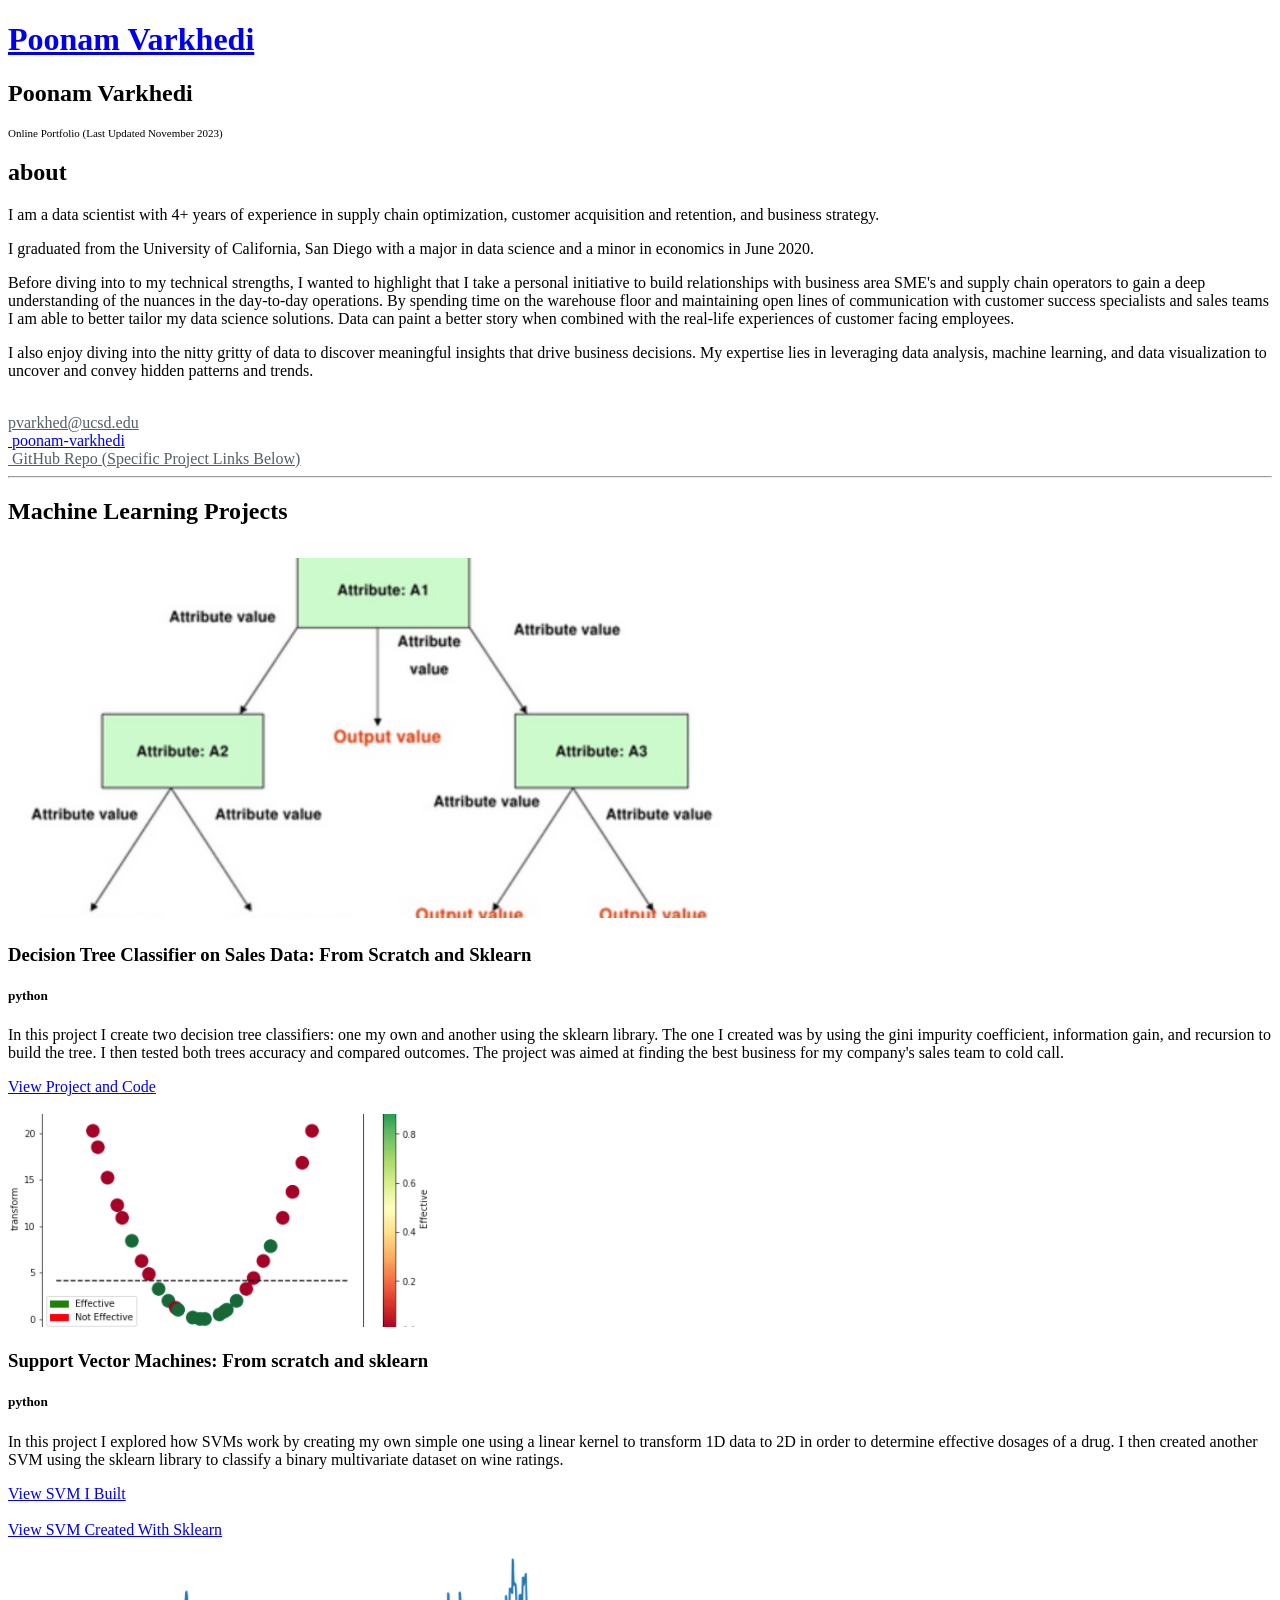
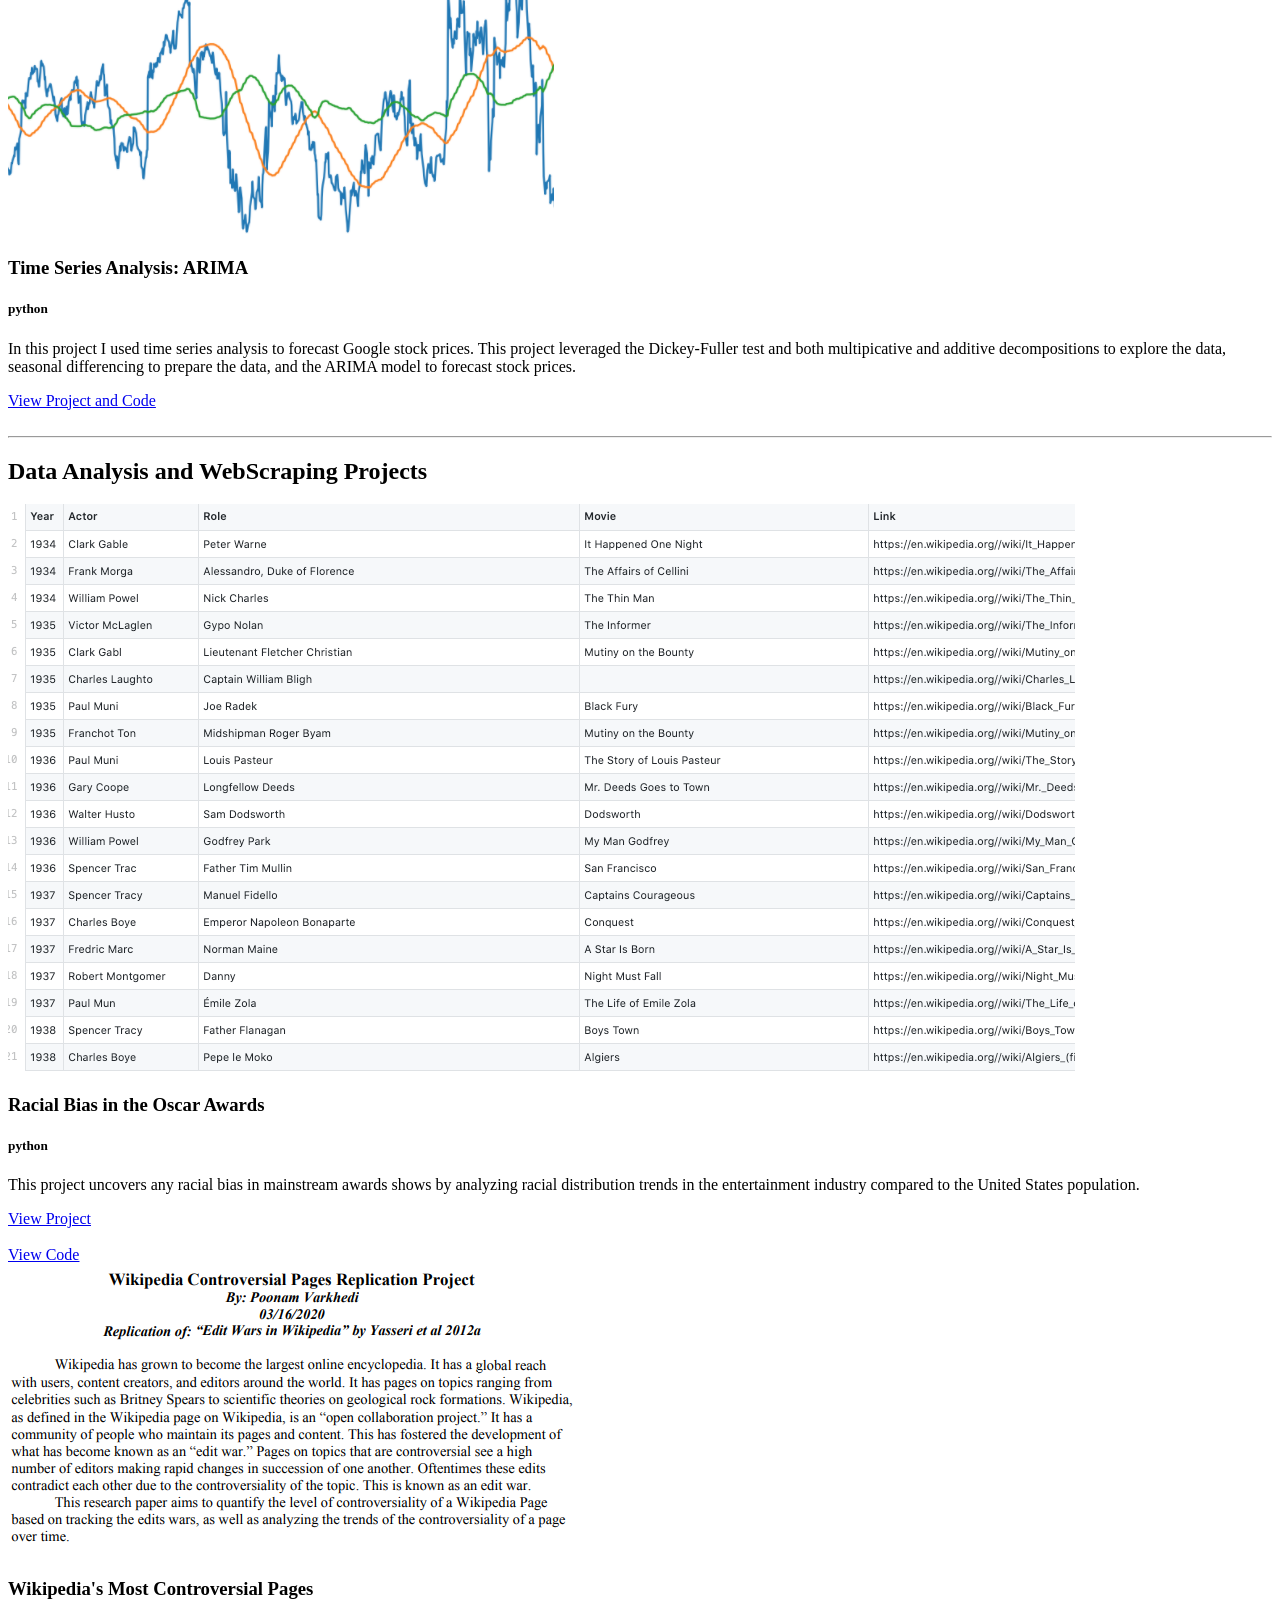
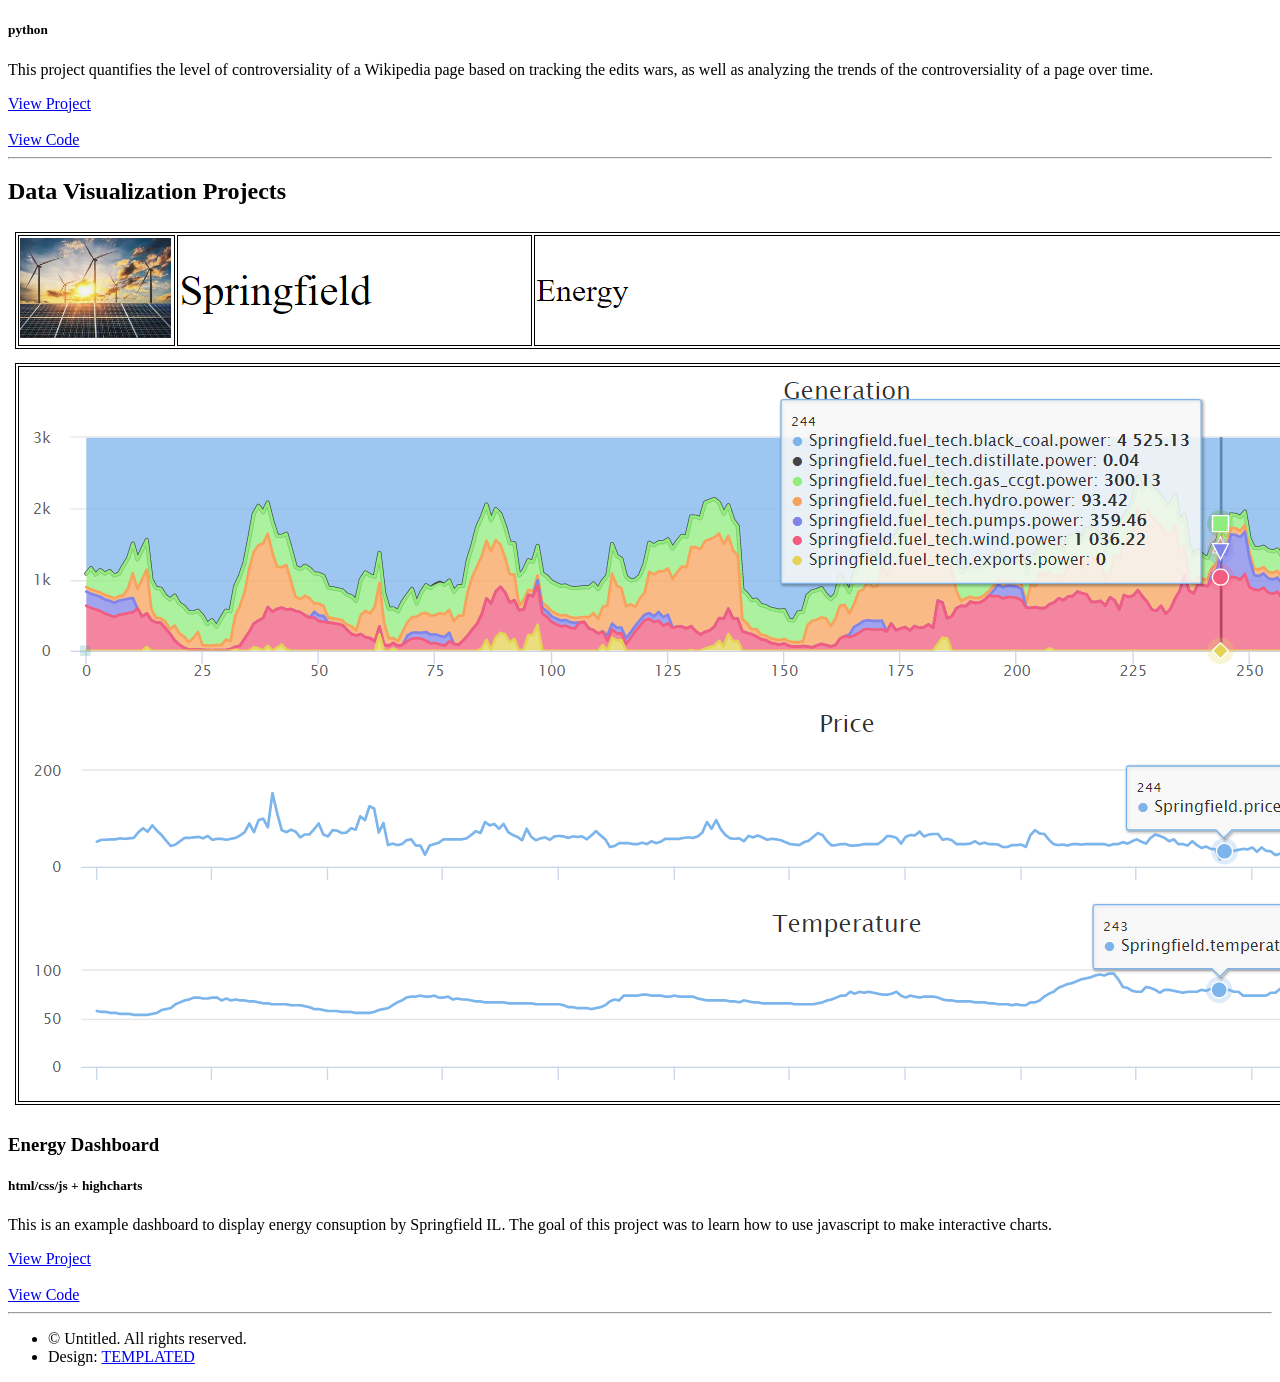
==== index.html @ da6475f6 "Update index.html" ====
<!DOCTYPE HTML>
<!--
	Ion by TEMPLATED
	templated.co @templatedco
	Released for free under the Creative Commons Attribution 3.0 license (templated.co/license)
-->
<html>
	<head>
		<title>Poonam Varkhedi</title>
		<meta http-equiv="content-type" content="text/html; charset=utf-8" />
		<meta name="description" content="" />
		<meta name="keywords" content="" />
		<!--[if lte IE 8]><script src="js/html5shiv.js"></script><![endif]-->
		<script src="js/jquery.min.js"></script>
		<script src="js/skel.min.js"></script>
		<script src="js/skel-layers.min.js"></script>
		<script src="js/init.js"></script>
		<noscript>
			<link rel="stylesheet" href="css/skel.css" />
			<link rel="stylesheet" href="css/style.css" />
			<link rel="stylesheet" href="css/style-xlarge.css" />
		</noscript>
	</head>
	<body id="top">

		<!-- Header -->
			<header id="header" class="skel-layers-fixed">
				<h1><a href="#">Poonam Varkhedi</a></h1>
				<nav id="nav">
					<ul>
						<!--<li><a href="index.html">Home</a></li>
						<li><a href="left-sidebar.html">Left Sidebar</a></li>
						<li><a href="right-sidebar.html">Right Sidebar</a></li>
						<li><a href="no-sidebar.html">No Sidebar</a></li> 
						<li><a target=_blank href="https://github.com/pvarkhedi?tab=repositories" class="icon fa-github">&nbsp; repo</a></li> -->
					</ul>
				</nav>
			</header>

		<!-- Body -->
		<section id="main" class="wrapper style1">
			<header class="major">
				<h2>Poonam Varkhedi</h2>
				<p style="font-size:11px;">Online Portfolio (Last Updated November 2023)</p>
			</header>
			<div class="container">
				<div class="row">
					<div class="8u">
						<section>
							<h2>about</h2>
							<p>I am a data scientist with 4+ years of experience in supply chain optimization, customer acquisition and retention, and business strategy. </p>
							<p>I graduated from the University of California, San Diego with a major in data science and a minor in economics in June 2020.</p>
							<p>Before diving into to my technical strengths, I wanted to highlight that I take a personal initiative to build relationships with business area SME's and supply chain operators to gain a deep understanding of the nuances in the day-to-day operations. By spending time on the warehouse floor and maintaining open lines of communication with customer success specialists and sales teams I am able to better tailor my data science solutions. Data can paint a better story when combined with the real-life experiences of customer facing employees.</p> 
							<p>I also enjoy diving into the nitty gritty of data to discover meaningful insights that drive business decisions. My expertise lies in leveraging data analysis, machine learning, and data visualization to uncover and convey hidden patterns and trends. </p>
						</section>
					</div>
					<div class="4u">
						<section>
							<br>
							<i class="fa fa-envelope" aria-hidden="true"></i>
							<a target="_blank" href="https://mail.google.com/mail/?view=cm&fs=1&tf=1&to=pvarkhed@ucsd.edu" style="color: #555f66"> pvarkhed@ucsd.edu</a>
							<br>
							<a target=_blank href="https://www.linkedin.com/in/poonam-varkhedi/" class="icon fa-linkedin">&nbsp;poonam-varkhedi</a>
							<br>
							<a target=_blank href="https://github.com/pvarkhedi?tab=repositories" style="color: #555f66" class="icon fa-github">&nbsp;GitHub Repo (Specific Project Links Below)</a>
							<br>
							<!-- <a target=_blank href="https://github.com/pvarkhedi/pvarkhedi.github.io/blob/master/images/poonamvarkhedi.pdf" style="color: #555f66" class="fa fa-file">&nbsp;Resume</a> -->
							
							
						</section>
						
					</div>
					
				</div>
			</section>
			
			<div class="container">
			<hr/>
			<h2>Machine Learning Projects</h2>
				<div class="row">
					<div class="4u">
						<section class="special">
							<a class="image fit"><img src="images/decisiontree.png" alt="" /></a>
							<h3>Decision Tree Classifier on Sales Data: From Scratch and Sklearn</h3>
							<h5>python</h5>
							<p>In this project I create two decision tree classifiers: one my own and another using the sklearn library. The one I created was by using the gini impurity coefficient, information gain, and recursion to build the tree. I then tested both trees accuracy and compared outcomes. The project was aimed at finding the best business for my company's sales team to cold call.</p>
							<a target=_blank href="https://github.com/pvarkhedi/DecisionTreeClassifier/blob/master/DecisionTrees.ipynb" class="button alt">View Project and Code</a><br><br>
						</section>
					</div>
					<div class="4u">
						<section class="special">
							<a class="image fit"><img src="images/svm.png" alt="" /></a>
							<h3>Support Vector Machines: From scratch and sklearn</h3>
							<h5>python</h5>
							<p>In this project I explored how SVMs work by creating my own simple one using a linear kernel to transform 1D data to 2D in order to determine effective dosages of a drug. I then created another SVM using the sklearn library to classify a binary multivariate dataset on wine ratings.</p>
							<a target=_blank href="https://github.com/pvarkhedi/SupportVectorMachine/blob/master/SVM_from_scratch.ipynb" class="button alt">View SVM I Built</a><br><br>
							<a target=_blank href="https://github.com/pvarkhedi/SupportVectorMachine/blob/master/SVM_using_sklearn.ipynb" class="button alt">View SVM Created With Sklearn</a><br><br>
						</section>
					</div>
					<div class="4u">
						<section class="special">
							<a class="image fit"><img src="images/tsa.png" alt="" /></a>
							<h3>Time Series Analysis: ARIMA</h3>
							<h5>python</h5>
							<p>In this project I used time series analysis to forecast Google stock prices. This project leveraged the Dickey-Fuller test and both multipicative and additive decompositions to explore the data, seasonal differencing to prepare the data, and the ARIMA model to forecast stock prices.</p>
							<a target=_blank href="https://github.com/pvarkhedi/TimeSeriesAnalysis/blob/master/TimeSeriesAnalysis.ipynb" class="button alt">View Project and Code</a><br><br>
						</section>
					</div>
				</div>
				<hr />
			</div>

			<div class="container">
				<h2>Data Analysis and WebScraping Projects</h2>
					<div class="row">
						<div class="4u">
							<section class="special">
								<a class="image fit"><img src="images/ethnicities.png" alt="" /></a>
								<h3>Racial Bias in the Oscar Awards</h3>
								<h5>python</h5>
								<p>This project uncovers any racial bias in mainstream awards shows by analyzing racial distribution trends in the entertainment industry compared to the United States population.</p>
								<a target=_blank href="https://github.com/pvarkhedi/Online-Portfolio/blob/master/images/FinalReportOscars.pdf" class="button alt">View Project</a><br><br>
								<a target=_blank href="https://github.com/pvarkhedi/OscarRacialBias" class="button alt">View Code</a>
							</section>
						</div>
						<div class="4u">
							<section class="special">
								<a class="image fit"><img src="images/replication.png" alt="" /></a>
								<h3>Wikipedia's Most Controversial Pages</h3>
								<h5>python</h5>
								<p>This project quantifies the level of controversiality of a Wikipedia page based on tracking the edits wars, as well as analyzing the trends of the controversiality of a page over time.</p>
								<a target=_blank href="https://github.com/pvarkhedi/Online-Portfolio/blob/master/images/Replication.pdf" class="button alt">View Project</a><br><br>
								<a target=_blank href="https://github.com/pvarkhedi/ReplicationProject" class="button alt">View Code</a>
							</section>
						</div>
						
					</div>
					<hr />
				</div>

				<div class="container">
					<h2>Data Visualization Projects</h2>
						<div class="row">
							<div class="4u">
								<section class="special">
									<a class="image fit"><img src="images/dashboard2.png" alt="" /></a>
									<h3>Energy Dashboard</h3>
									<h5>html/css/js + highcharts</h5>
									<p>This is an example dashboard to display energy consuption by Springfield IL. The goal of this project was to learn how to use javascript to make interactive charts.</p>
									<a target=_blank href="https://www.youtube.com/watch?v=N1l8AZtIANc&feature=youtu.be" class="button alt">View Project</a><br><br>
									<a target=_blank href="https://github.com/pvarkhedi/EnergyDashboard" class="button alt">View Code</a>
								</section>
							</div>							
						</div>
						<hr />
					</div>
		<!-- One 
			<section id="one" class="wrapper style1">
				<header class="major">
					<h2>Ipsum feugiat consequat</h2>
					<p>Tempus adipiscing commodo ut aliquam blandit</p>
				</header>
				<div class="container">
					<div class="row">
						<div class="4u">
							<section class="special box">
								<i class="icon fa-area-chart major"></i>
								<h3>Justo placerat</h3>
								<p>Eu non col commodo accumsan ante mi. Commodo consectetur sed mi adipiscing accumsan ac nunc tincidunt lobortis.</p>
							</section>
						</div>
						<div class="4u">
							<section class="special box">
								<i class="icon fa-refresh major"></i>
								<h3>Blandit quis curae</h3>
								<p>Eu non col commodo accumsan ante mi. Commodo consectetur sed mi adipiscing accumsan ac nunc tincidunt lobortis.</p>
							</section>
						</div>
						<div class="4u">
							<section class="special box">
								<i class="icon fa-cog major"></i>
								<h3>Amet sed accumsan</h3>
								<p>Eu non col commodo accumsan ante mi. Commodo consectetur sed mi adipiscing accumsan ac nunc tincidunt lobortis.</p>
							</section>
						</div>
					</div>
				</div>
			</section>
		-->
		<!-- Two
			<section id="two" class="wrapper style3">
				<header class="major">
					<h2>Commodo accumsan aliquam</h2>
					<p>Amet nisi nunc lorem accumsan</p>
				</header>
				<div class="container">
					<div class="row">
						<div class="6u">
							<section class="special">
								<a href="#" class="image fit"><img src="images/pic01.jpg" alt="" /></a>
								<h3>Mollis adipiscing nisl</h3>
								<p>Eget mi ac magna cep lobortis faucibus accumsan enim lacinia adipiscing metus urna adipiscing cep commodo id. Ac quis arcu amet. Arcu nascetur lorem adipiscing non faucibus odio nullam arcu lobortis. Aliquet ante feugiat. Turpis aliquet ac posuere volutpat lorem arcu aliquam lorem.</p>
								<ul class="actions">
									<li><a href="#" class="button alt">Learn More</a></li>
								</ul>
							</section>
						</div>
						<div class="6u">
							<section class="special">
								<a href="#" class="image fit"><img src="images/pic02.jpg" alt="" /></a>
								<h3>Neque ornare adipiscing</h3>
								<p>Eget mi ac magna cep lobortis faucibus accumsan enim lacinia adipiscing metus urna adipiscing cep commodo id. Ac quis arcu amet. Arcu nascetur lorem adipiscing non faucibus odio nullam arcu lobortis. Aliquet ante feugiat. Turpis aliquet ac posuere volutpat lorem arcu aliquam lorem.</p>
								<ul class="actions">
									<li><a href="#" class="button alt">Learn More</a></li>
								</ul>
							</section>
						</div>
					</div>
				</div>
			</section>
		-->
		<!-- Three 
			<section id="three" class="wrapper style1">
				<div class="container">
					<div class="row">
						<div class="8u">
							<section>
								<h2>Mollis ut adipiscing</h2>
								<a href="#" class="image fit"><img src="images/pic03.jpg" alt="" /></a>
								<p>Vis accumsan feugiat adipiscing nisl amet adipiscing accumsan blandit accumsan sapien blandit ac amet faucibus aliquet placerat commodo. Interdum ante aliquet commodo accumsan vis phasellus adipiscing. Ornare a in lacinia. Vestibulum accumsan ac metus massa tempor. Accumsan in lacinia ornare massa amet. Ac interdum ac non praesent. Cubilia lacinia interdum massa faucibus blandit nullam. Accumsan phasellus nunc integer. Accumsan euismod nunc adipiscing lacinia erat ut sit. Arcu amet. Id massa aliquet arcu accumsan lorem amet accumsan commodo odio cubilia ac eu interdum placerat placerat arcu commodo lobortis adipiscing semper ornare pellentesque.</p>
							</section>
						</div>
						<div class="4u">
							<section>
								<h3>Magna massa blandit</h3>
								<p>Feugiat amet accumsan ante aliquet feugiat accumsan. Ante blandit accumsan eu amet tortor non lorem felis semper. Interdum adipiscing orci feugiat penatibus adipiscing col cubilia lorem ipsum dolor sit amet feugiat consequat.</p>
								<ul class="actions">
									<li><a href="#" class="button alt">Learn More</a></li>
								</ul>
							</section>
							<hr />
							<section>
								<h3>Ante sed commodo</h3>
								<ul class="alt">
									<li><a href="#">Erat blandit risus vis adipiscing</a></li>
									<li><a href="#">Tempus ultricies faucibus amet</a></li>
									<li><a href="#">Arcu commodo non adipiscing quis</a></li>
									<li><a href="#">Accumsan vis lacinia semper</a></li>
								</ul>
							</section>
						</div>
					</div>
				</div>
			</section>			
		-->
		<!-- Footer -->
			<footer id="footer">
				<div class="container">
					<!--
					<div class="row double">
						<div class="6u">
							<div class="row collapse-at-2">
								<div class="6u">
									<h3>Accumsan</h3>
									<ul class="alt">
										<li><a href="#">Nascetur nunc varius</a></li>
										<li><a href="#">Vis faucibus sed tempor</a></li>
										<li><a href="#">Massa amet lobortis vel</a></li>
										<li><a href="#">Nascetur nunc varius</a></li>
									</ul>
								</div>
								<div class="6u">
									<h3>Faucibus</h3>
									<ul class="alt">
										<li><a href="#">Nascetur nunc varius</a></li>
										<li><a href="#">Vis faucibus sed tempor</a></li>
										<li><a href="#">Massa amet lobortis vel</a></li>
										<li><a href="#">Nascetur nunc varius</a></li>
									</ul>
								</div>
							</div>
						</div>
						<div class="6u">
							<h2>Aliquam Interdum</h2>
							<p>Blandit nunc tempor lobortis nunc non. Mi accumsan. Justo aliquet massa adipiscing cubilia eu accumsan id. Arcu accumsan faucibus vis ultricies adipiscing ornare ut. Mi accumsan justo aliquet.</p>
							<ul class="icons">
								<li><a href="#" class="icon fa-twitter"><span class="label">Twitter</span></a></li>
								<li><a href="#" class="icon fa-facebook"><span class="label">Facebook</span></a></li>
								<li><a href="#" class="icon fa-instagram"><span class="label">Instagram</span></a></li>
								<li><a href="#" class="icon fa-linkedin"><span class="label">LinkedIn</span></a></li>
								<li><a href="#" class="icon fa-pinterest"><span class="label">Pinterest</span></a></li>
							</ul>
						</div>
					</div>
				-->
					<ul class="copyright">
						<li>&copy; Untitled. All rights reserved.</li>
						<li>Design: <a target=_blank href="http://templated.co">TEMPLATED</a></li>
						<!-- <li>Images: <a href="http://unsplash.com">Unsplash</a></li> -->
					</ul>
				</div>
			</footer>

	</body>
</html>
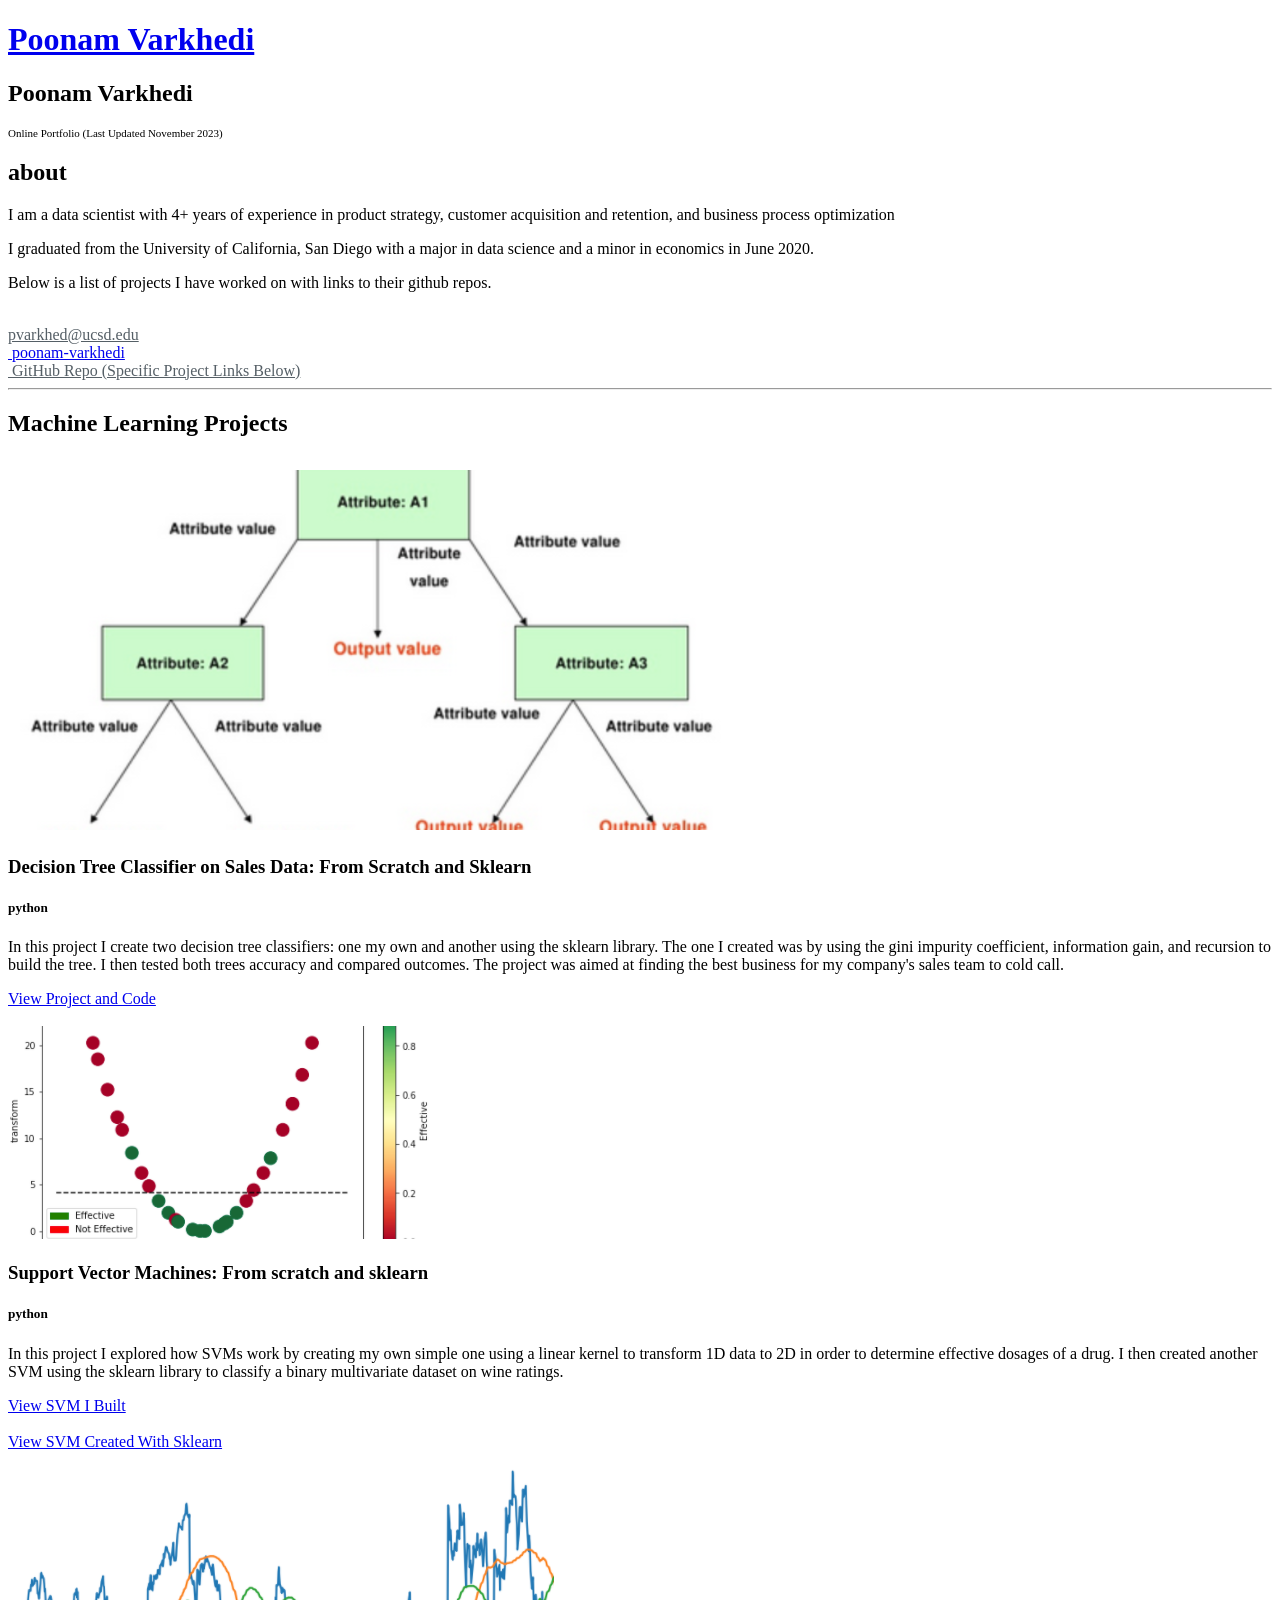
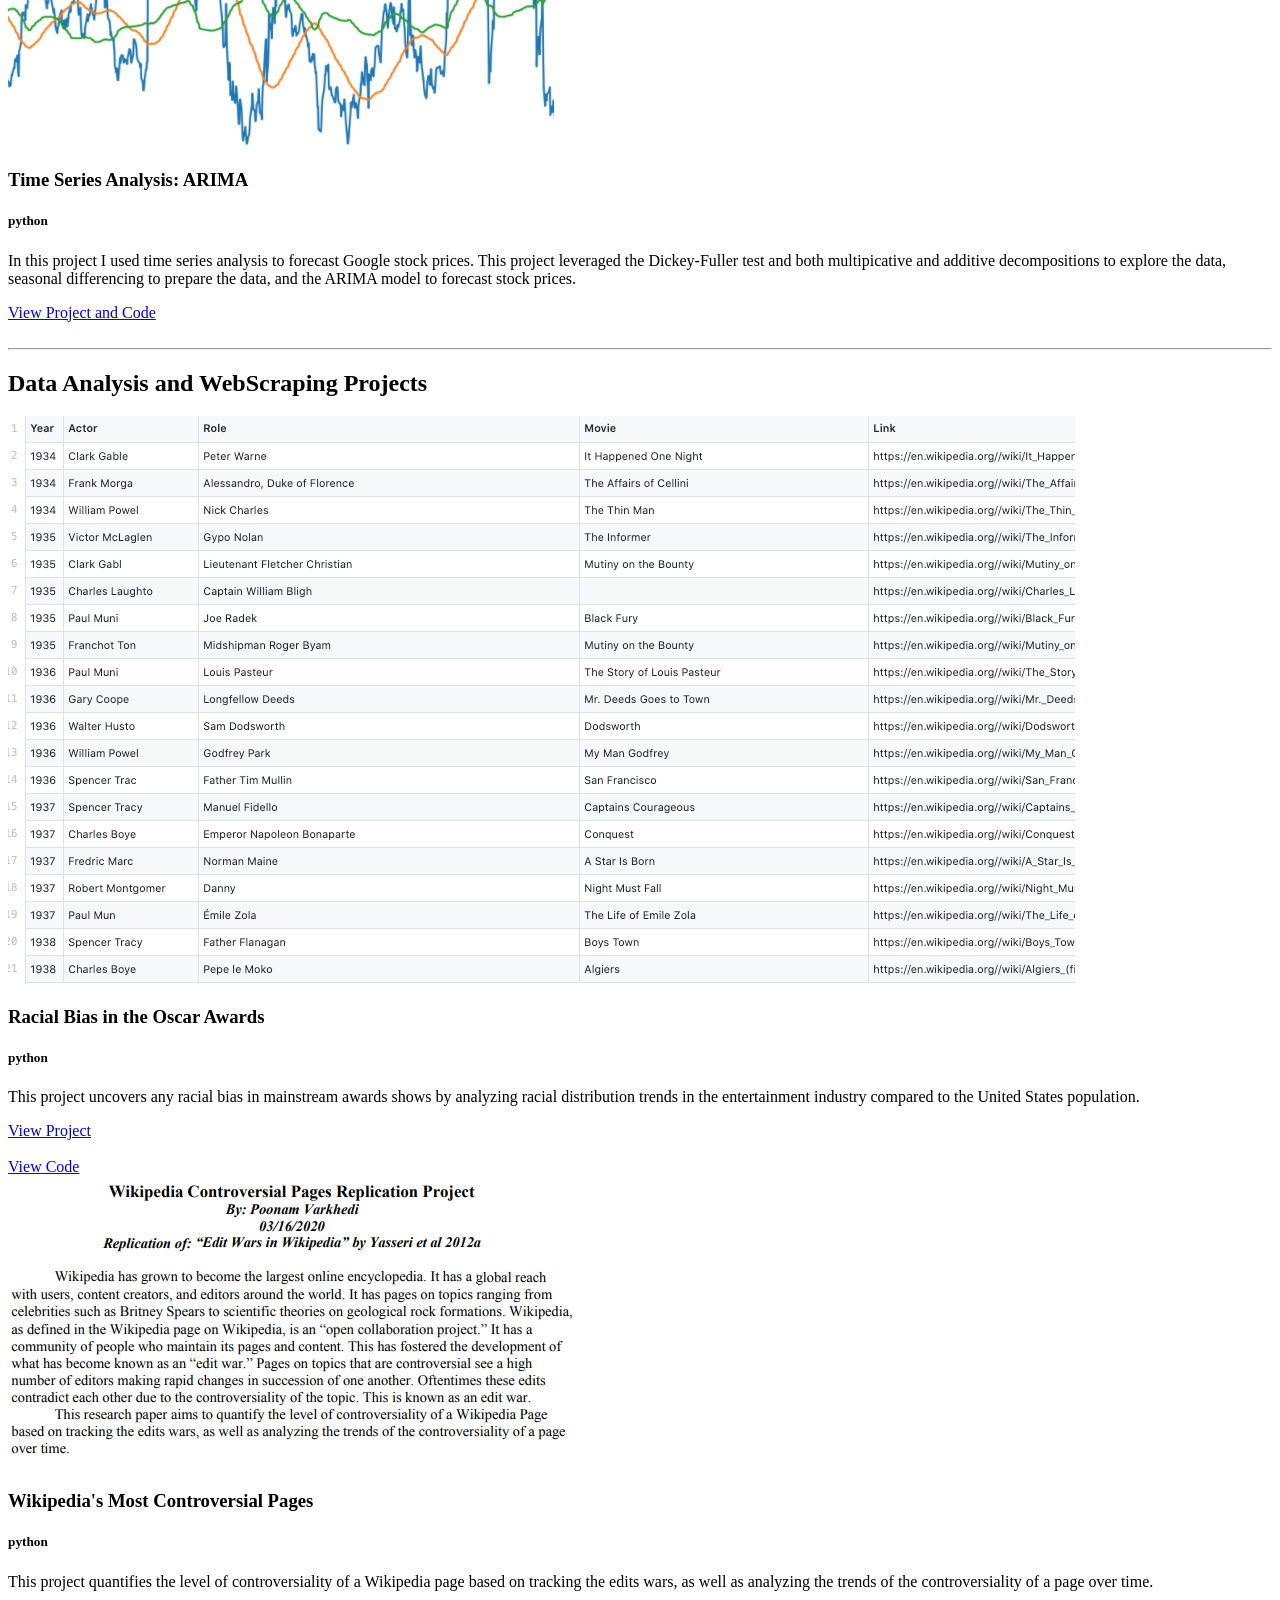
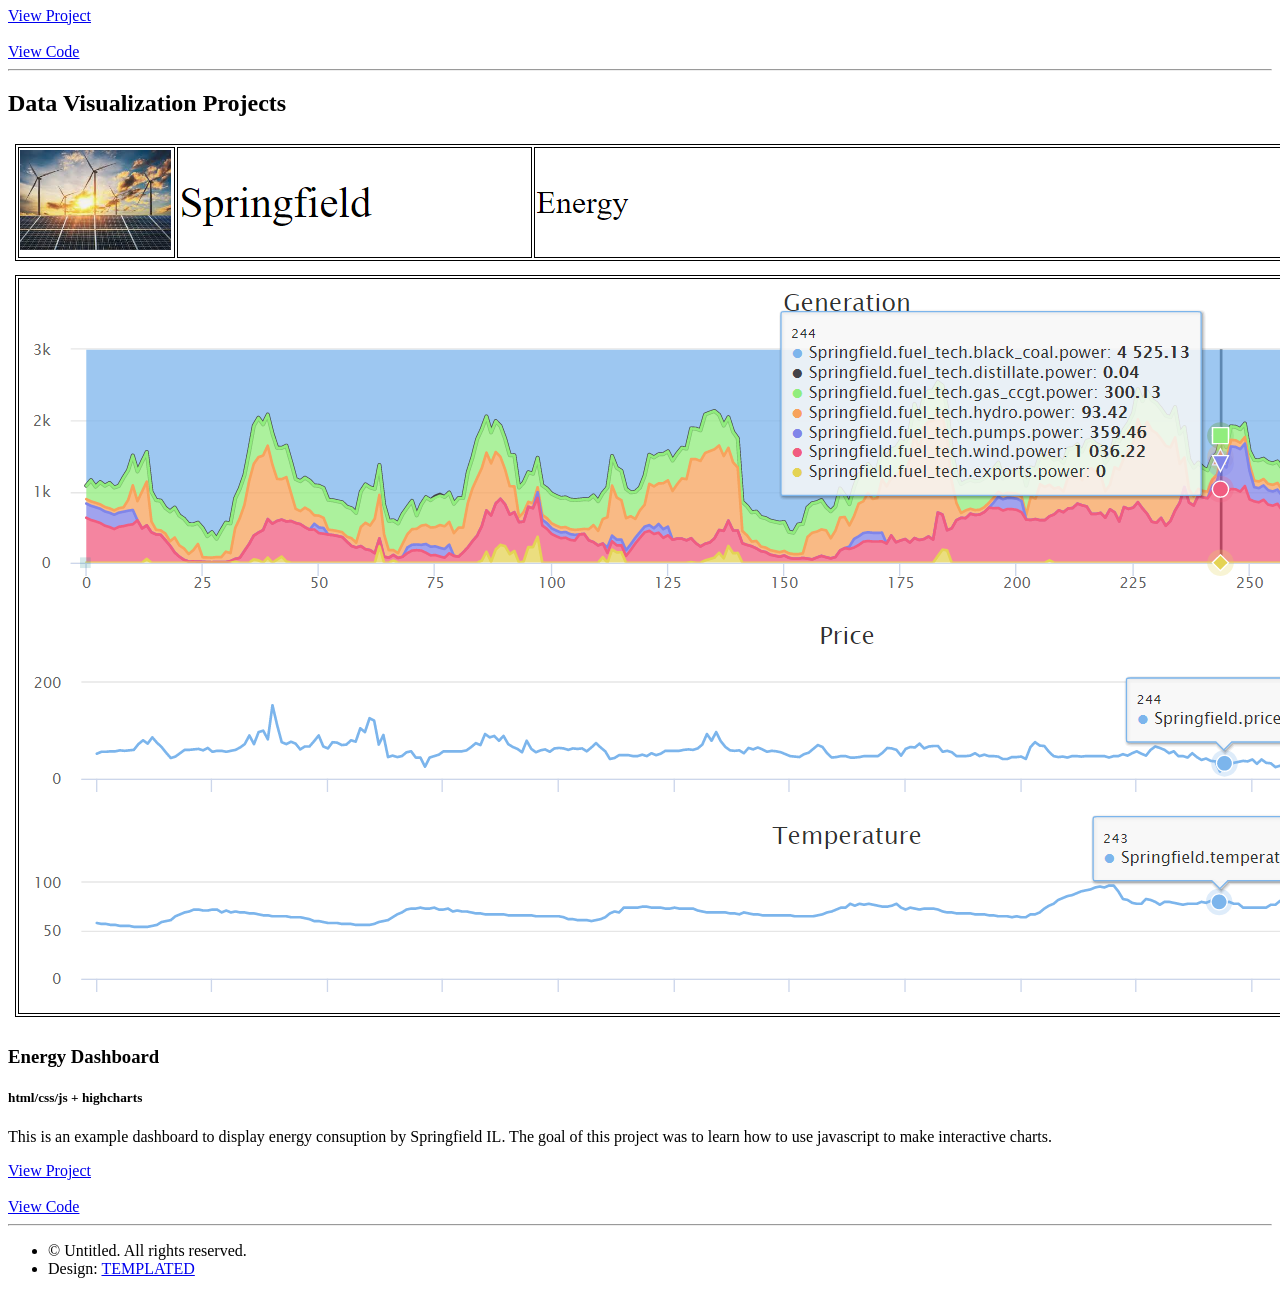
==== commit 0b69ebe2: "Update index.html" ====
--- a/index.html
+++ b/index.html
@@ -48,10 +48,9 @@
 					<div class="8u">
 						<section>
 							<h2>about</h2>
-							<p>I am a data scientist with 4+ years of experience in supply chain optimization, customer acquisition and retention, and business strategy. </p>
+							<p>I am a data scientist with 4+ years of experience in product strategy, customer acquisition and retention, and business process optimization </p>
 							<p>I graduated from the University of California, San Diego with a major in data science and a minor in economics in June 2020.</p>
-							<p>Before diving into to my technical strengths, I wanted to highlight that I take a personal initiative to build relationships with business area SME's and supply chain operators to gain a deep understanding of the nuances in the day-to-day operations. By spending time on the warehouse floor and maintaining open lines of communication with customer success specialists and sales teams I am able to better tailor my data science solutions. Data can paint a better story when combined with the real-life experiences of customer facing employees.</p> 
-							<p>I also enjoy diving into the nitty gritty of data to discover meaningful insights that drive business decisions. My expertise lies in leveraging data analysis, machine learning, and data visualization to uncover and convey hidden patterns and trends. </p>
+							<p>Below is a list of projects I have worked on with links to their github repos.</p>
 						</section>
 					</div>
 					<div class="4u">
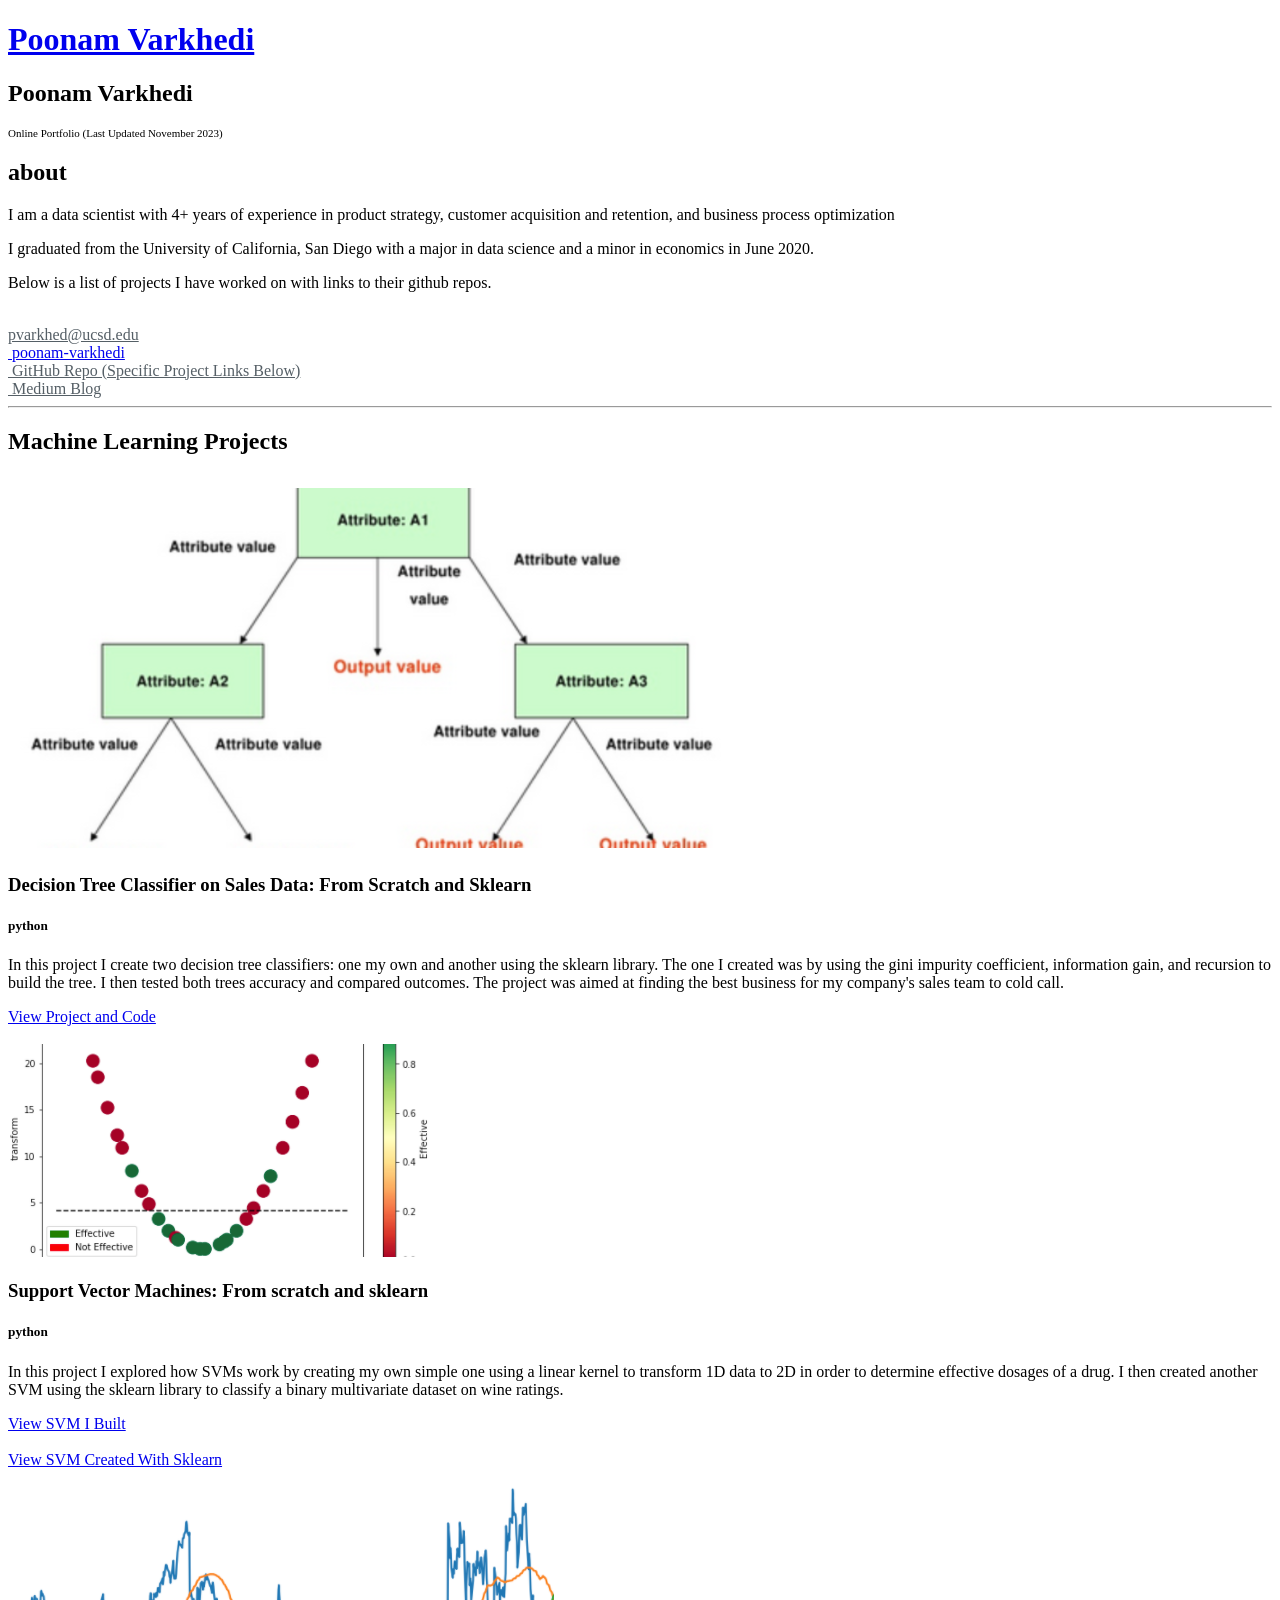
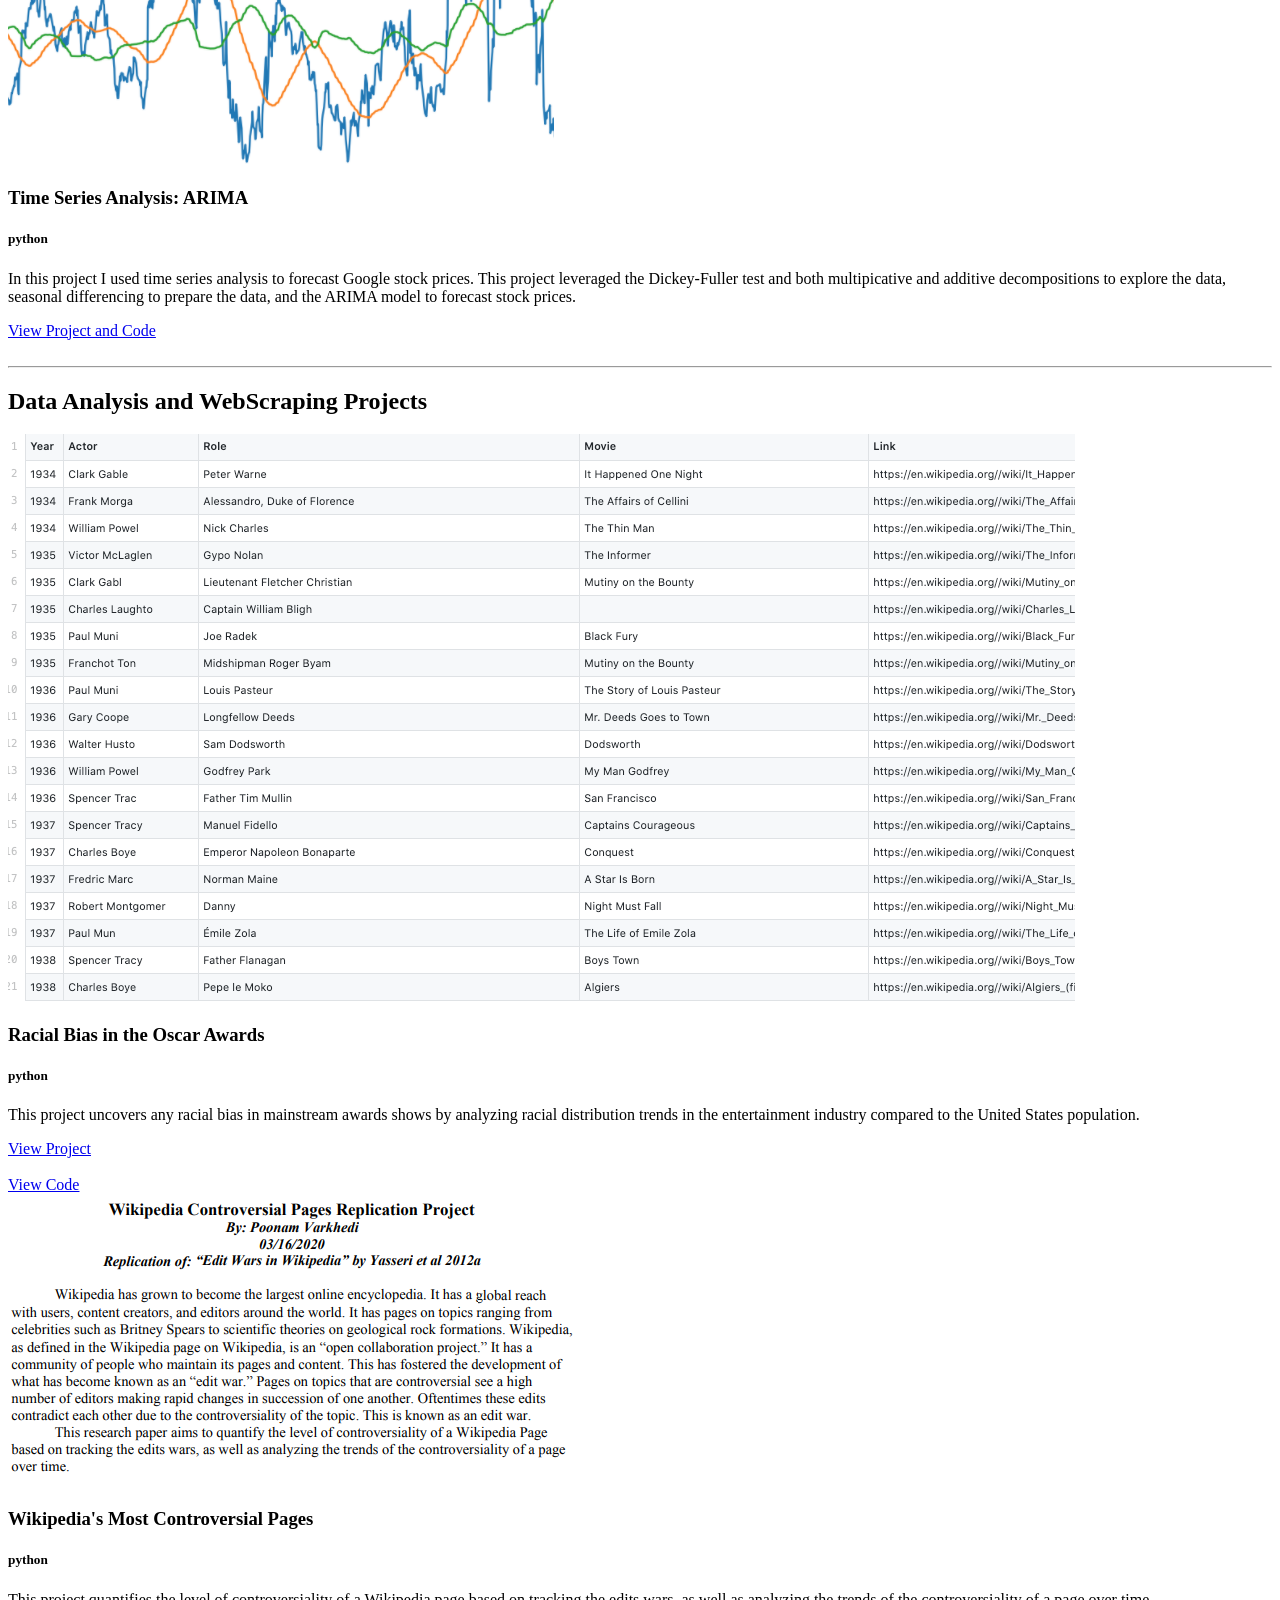
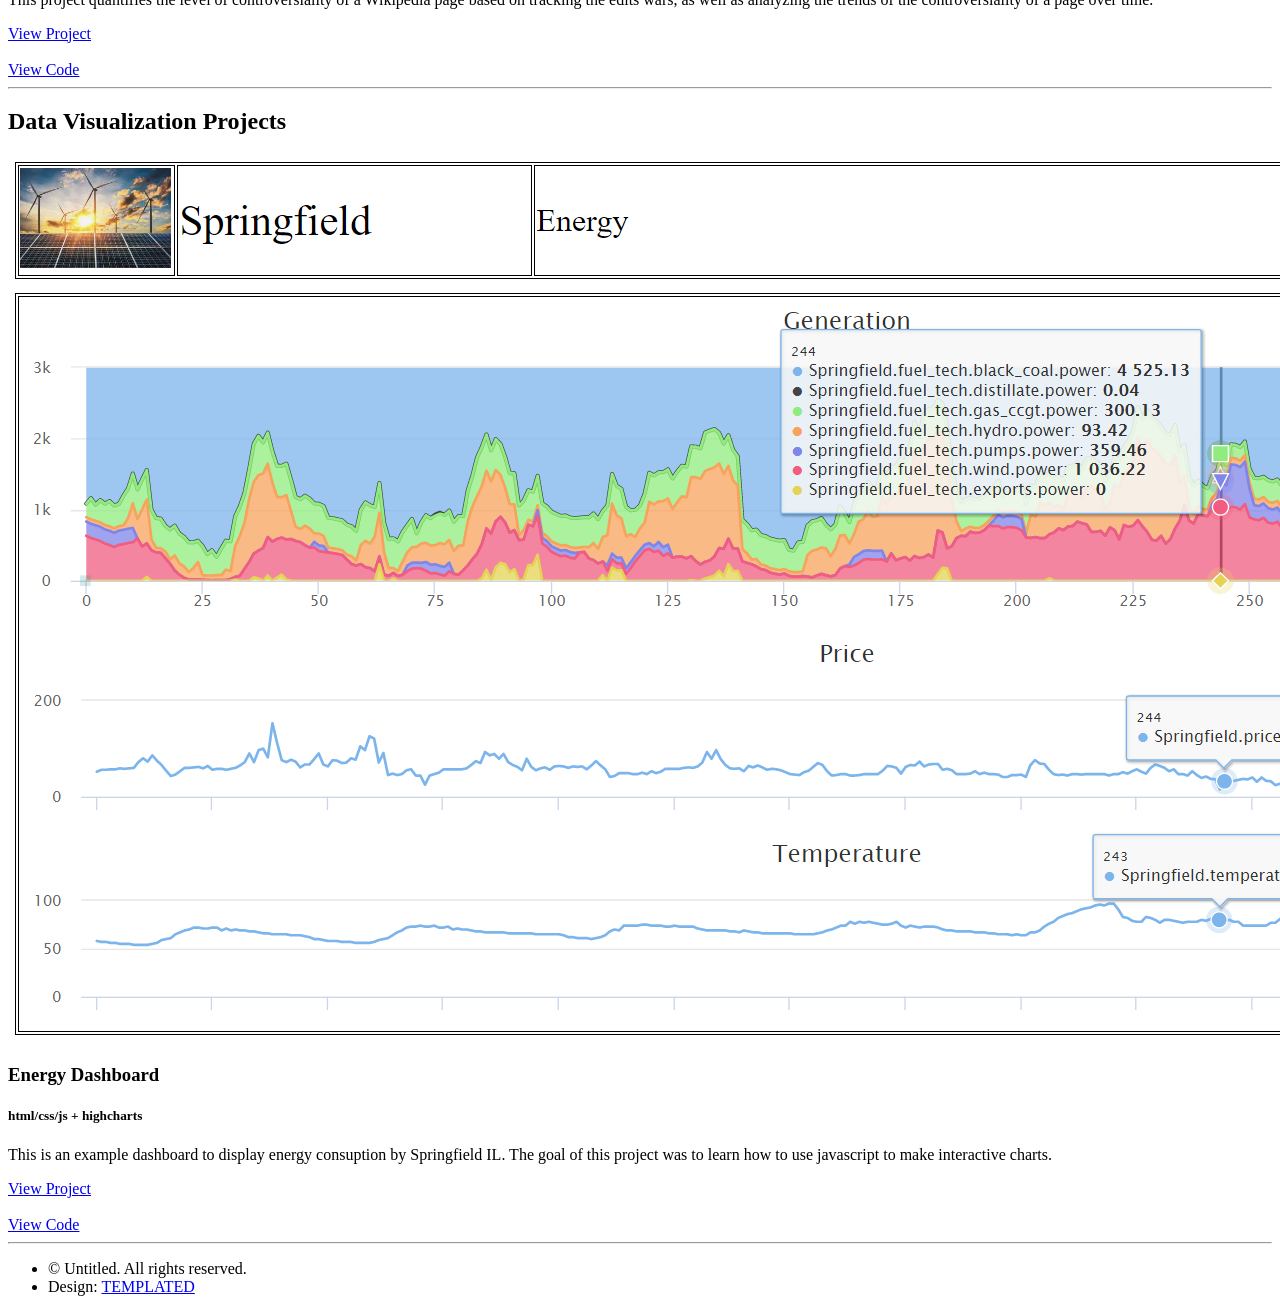
==== commit c346c9a7: "Update index.html" ====
--- a/index.html
+++ b/index.html
@@ -63,6 +63,8 @@
 							<br>
 							<a target=_blank href="https://github.com/pvarkhedi?tab=repositories" style="color: #555f66" class="icon fa-github">&nbsp;GitHub Repo (Specific Project Links Below)</a>
 							<br>
+							<a target=_blank href="https://medium.com/@poonamvarkhedi" style="color: #555f66" class="icon fa-medium">&nbsp;Medium Blog</a>
+							<br>
 							<!-- <a target=_blank href="https://github.com/pvarkhedi/pvarkhedi.github.io/blob/master/images/poonamvarkhedi.pdf" style="color: #555f66" class="fa fa-file">&nbsp;Resume</a> -->
 							
 							
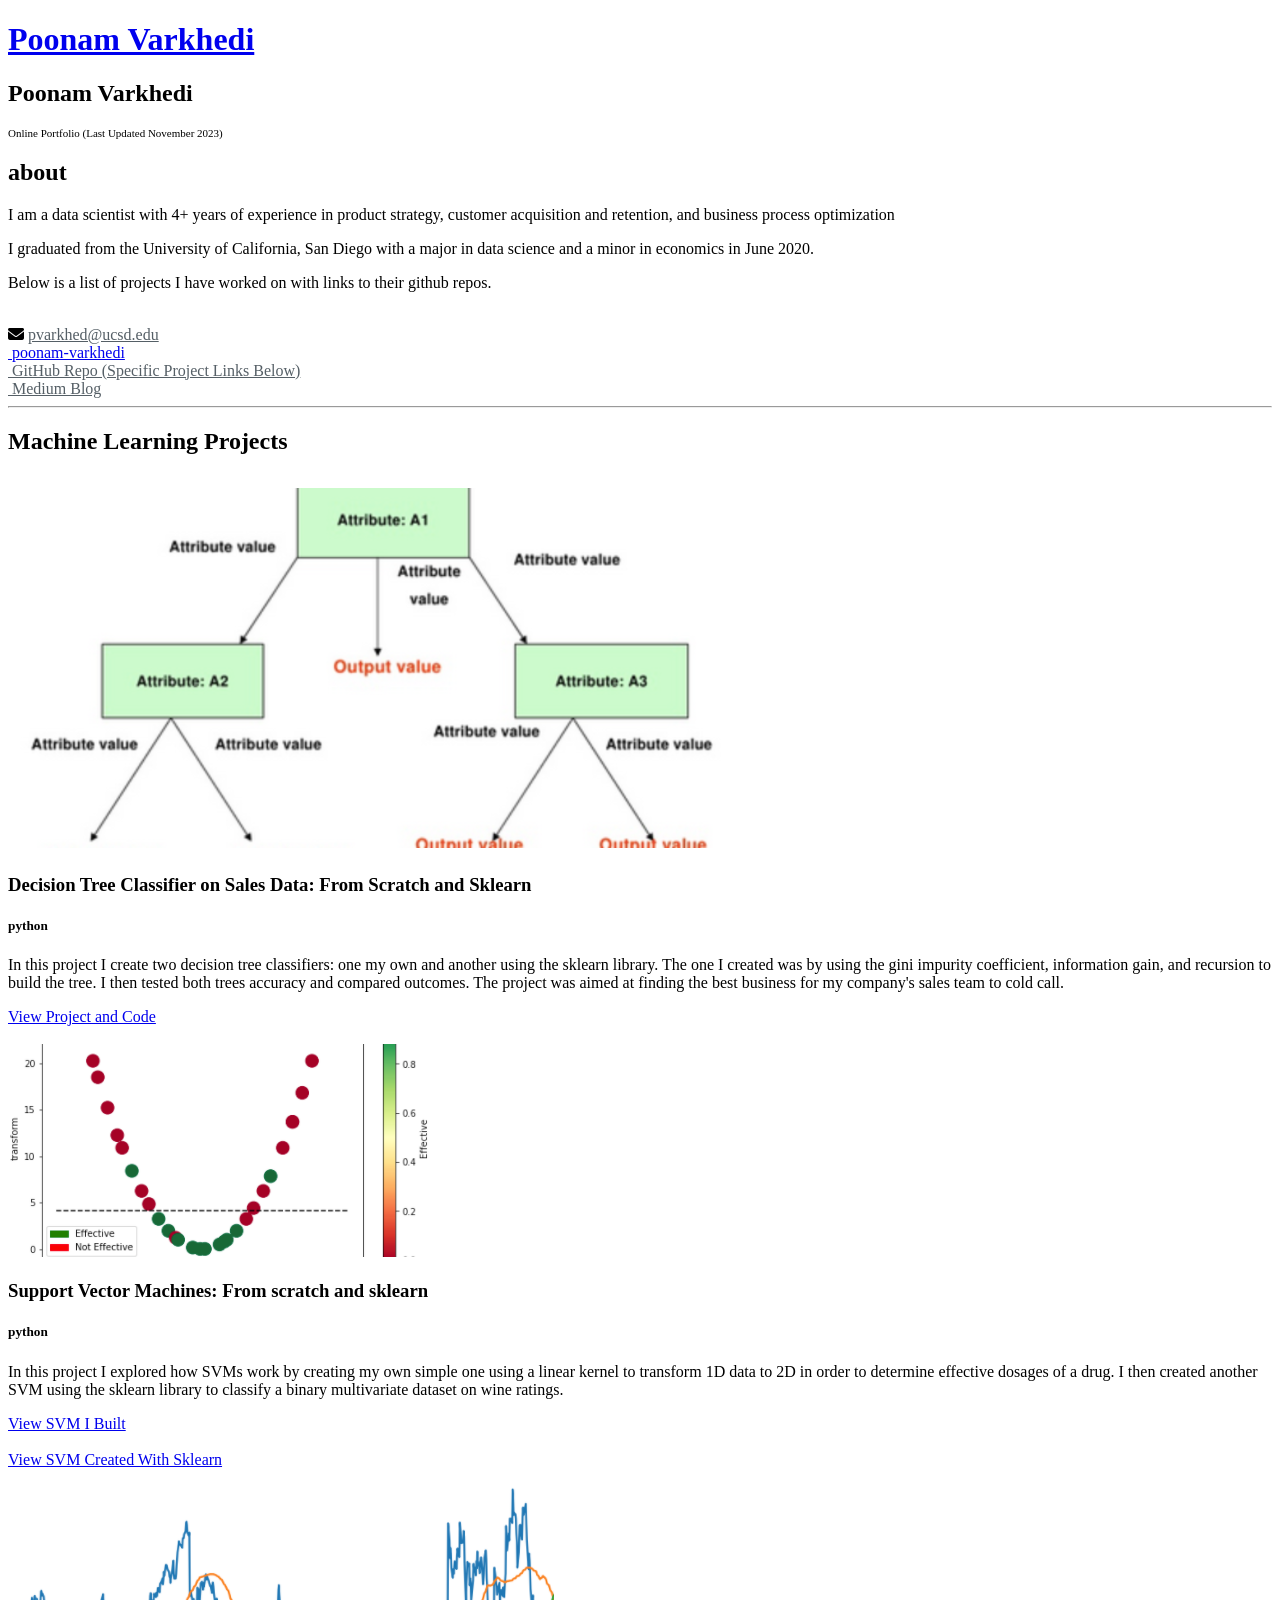
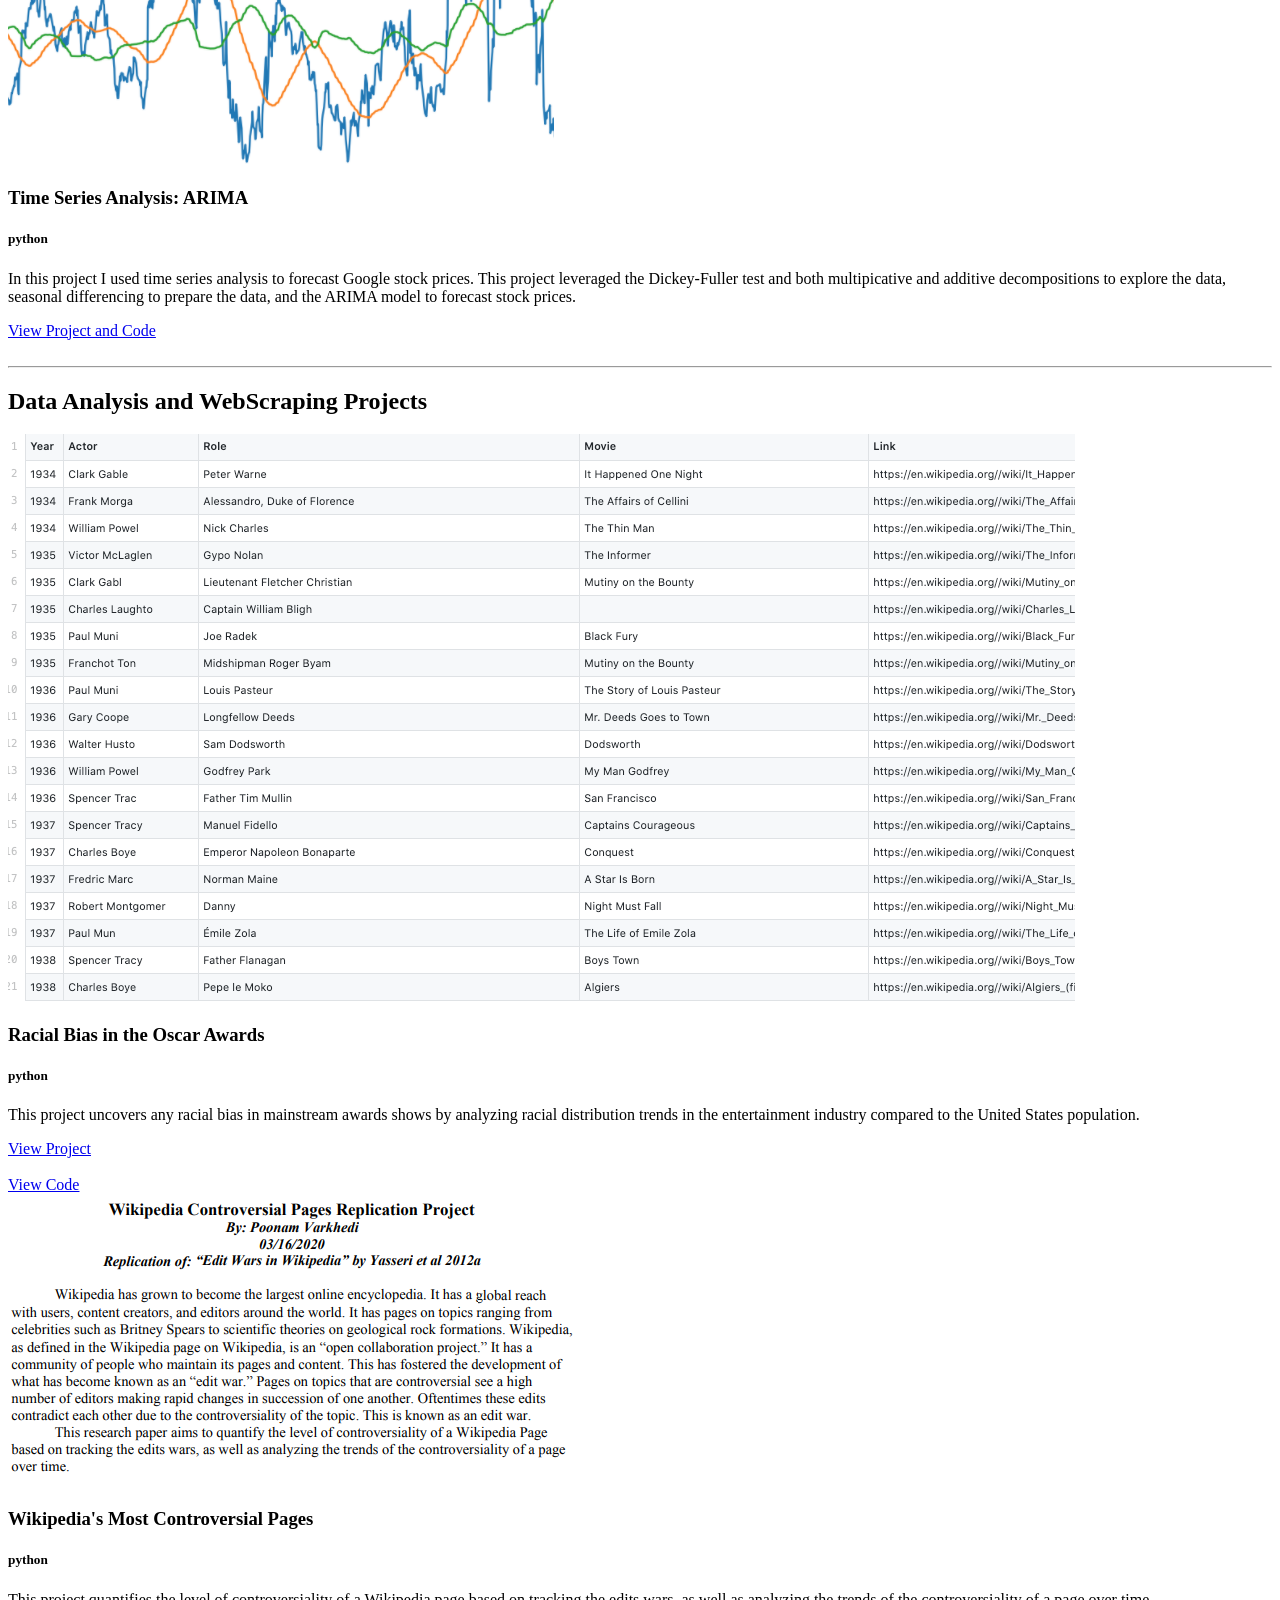
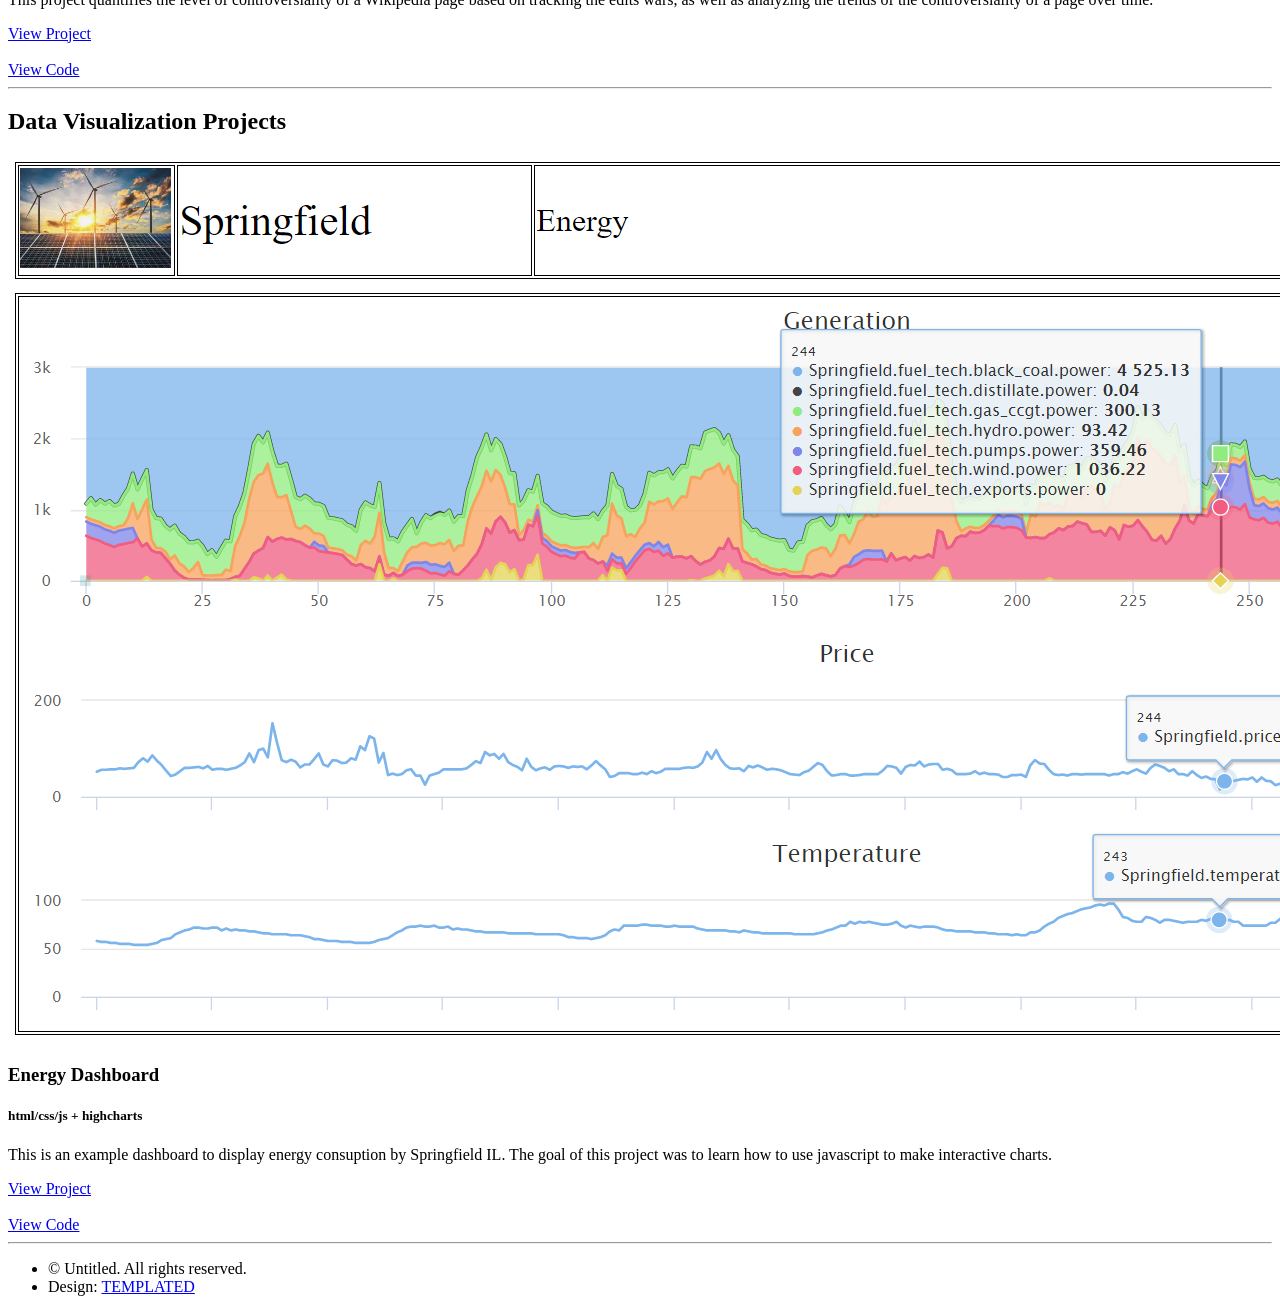
==== commit 6253ff7a: "Update index.html" ====
--- a/index.html
+++ b/index.html
@@ -20,6 +20,7 @@
 			<link rel="stylesheet" href="css/style.css" />
 			<link rel="stylesheet" href="css/style-xlarge.css" />
 		</noscript>
+		<link rel="stylesheet" href="https://cdnjs.cloudflare.com/ajax/libs/font-awesome/6.6.0/css/all.min.css" integrity="sha512-Kc323vGBEqzTmouAECnVceyQqyqdsSiqLQISBL29aUW4U/M7pSPA/gEUZQqv1cwx4OnYxTxve5UMg5GT6L4JJg==" crossorigin="anonymous" referrerpolicy="no-referrer" />
 	</head>
 	<body id="top">
 
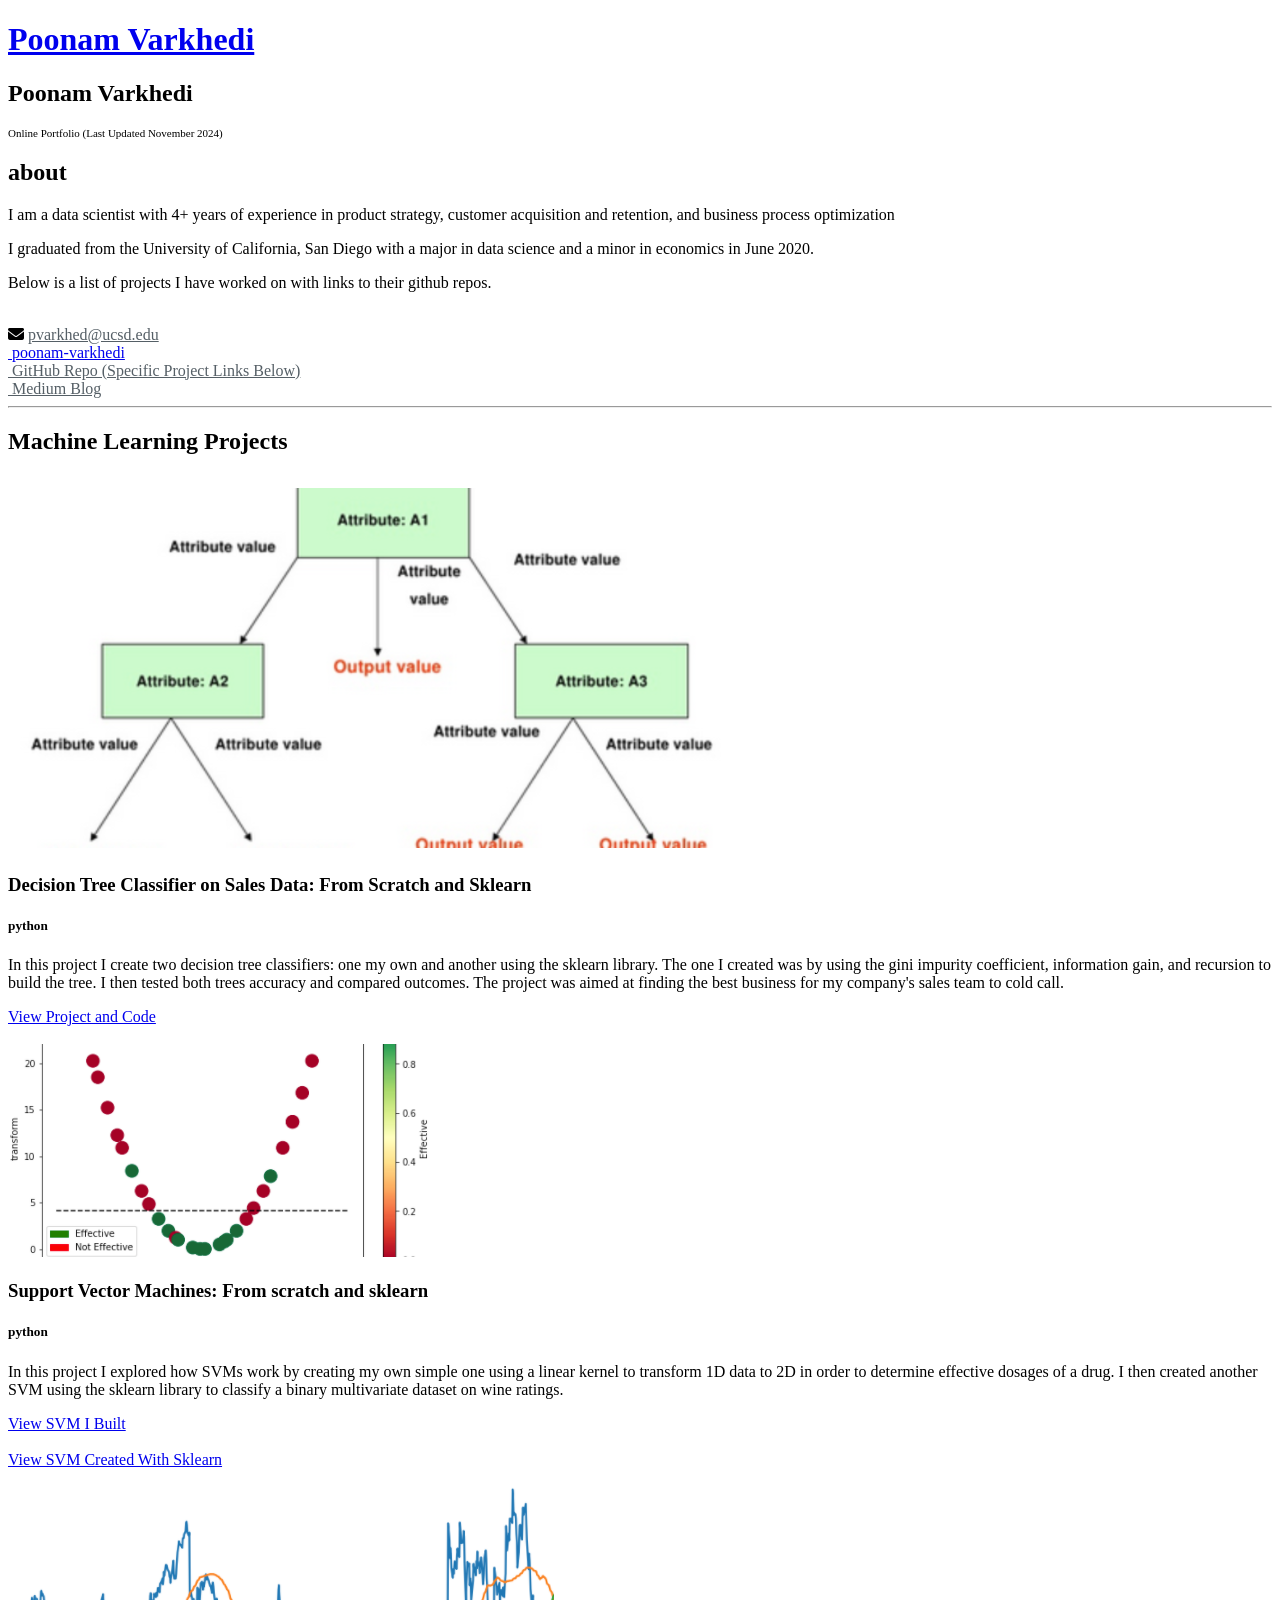
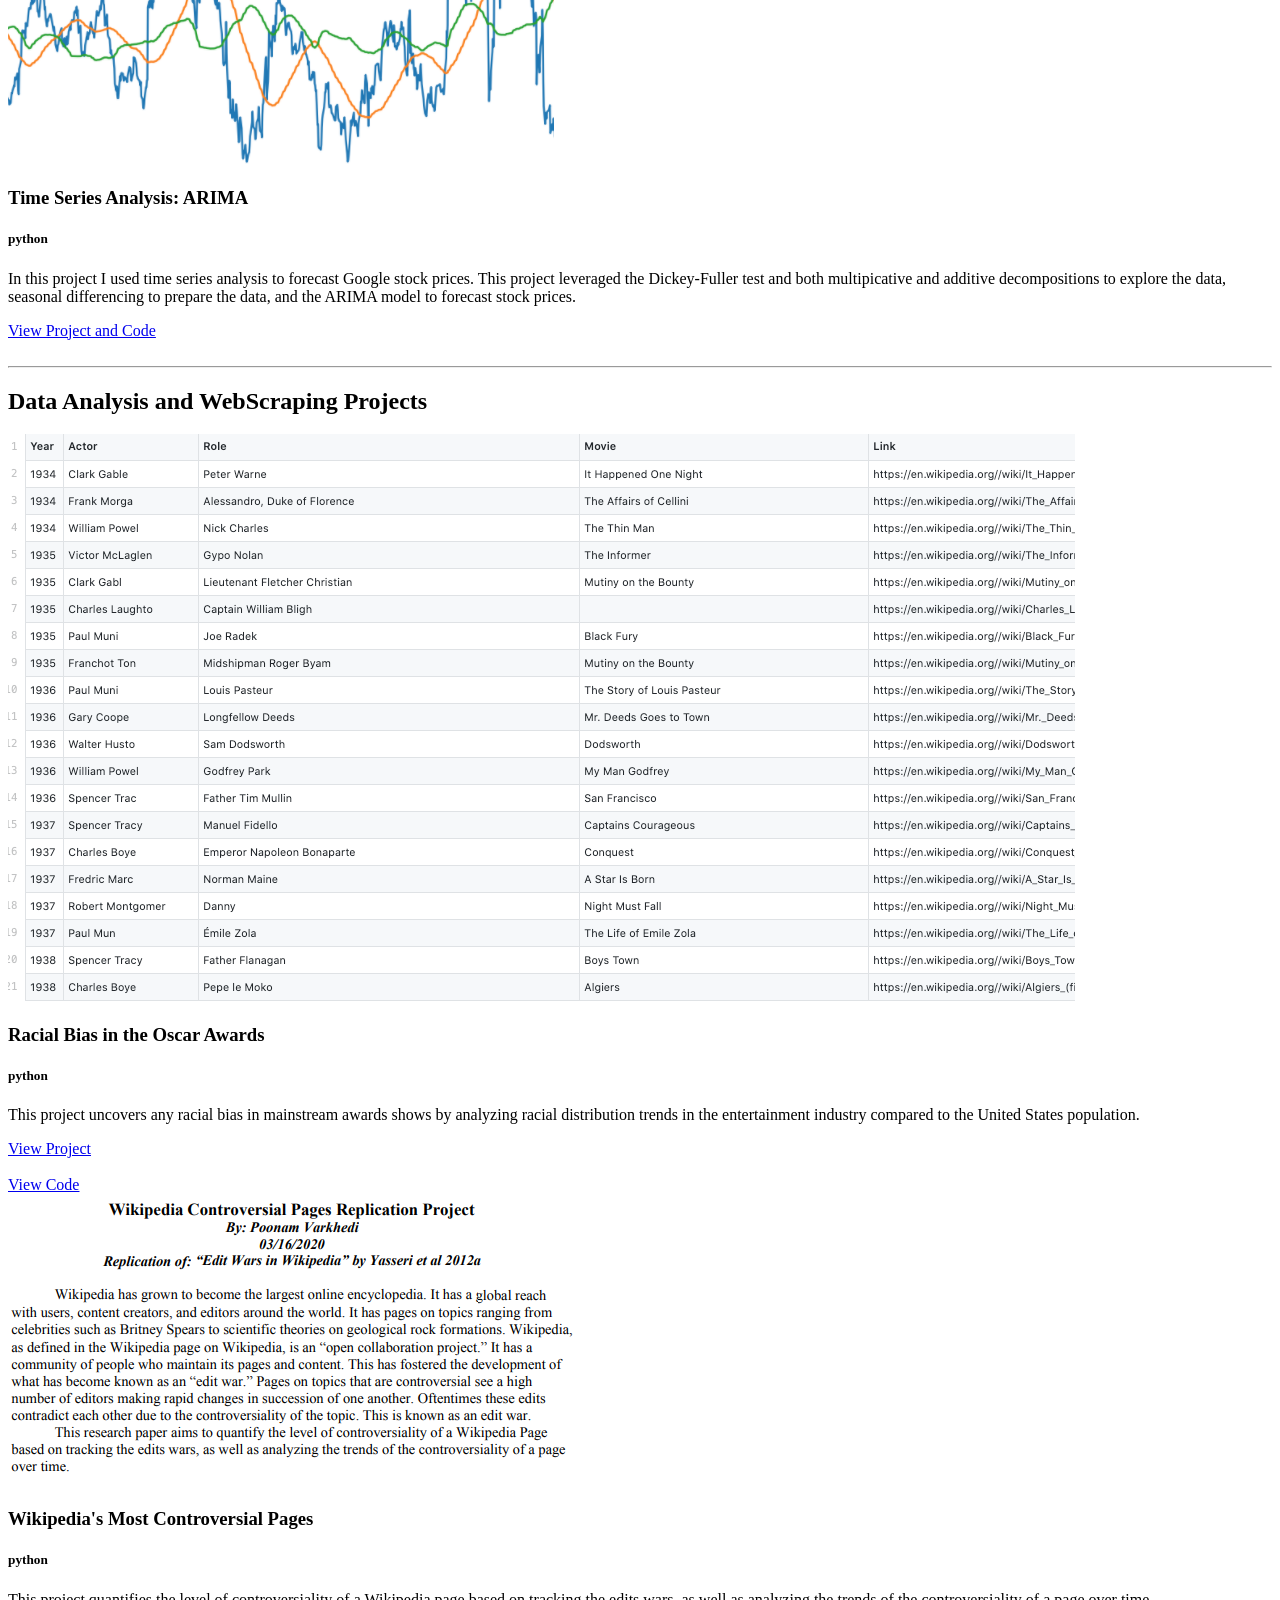
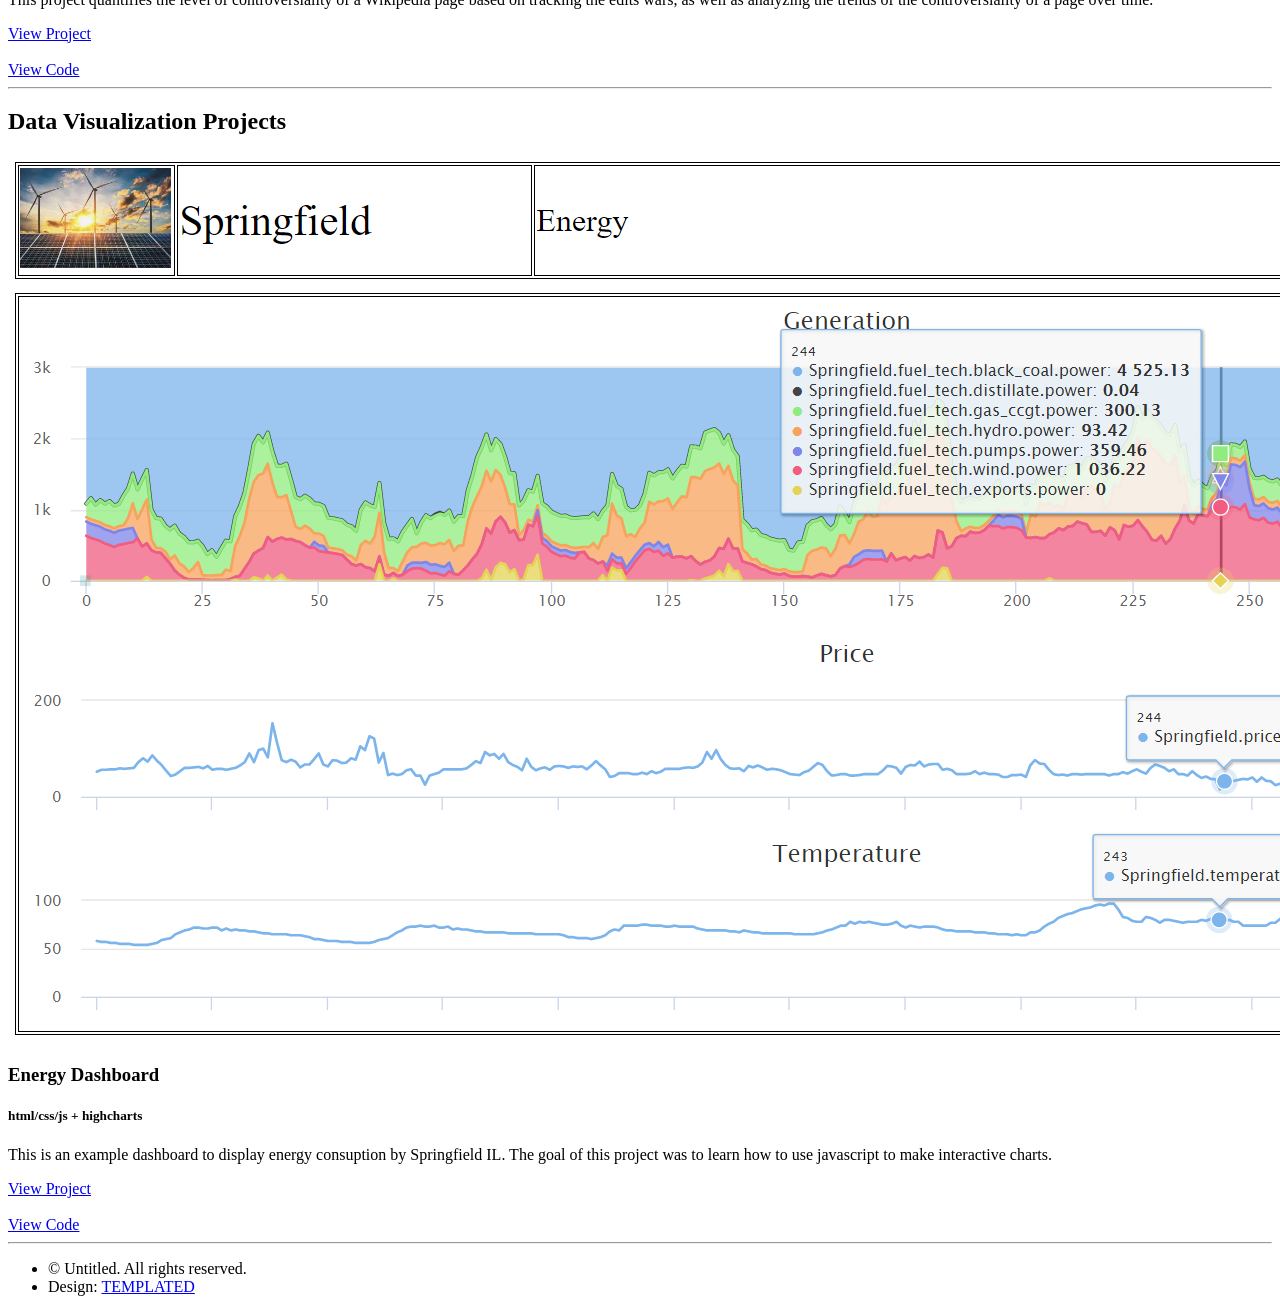
==== commit 39bc054a: "Update index.html" ====
--- a/index.html
+++ b/index.html
@@ -42,7 +42,7 @@
 		<section id="main" class="wrapper style1">
 			<header class="major">
 				<h2>Poonam Varkhedi</h2>
-				<p style="font-size:11px;">Online Portfolio (Last Updated November 2023)</p>
+				<p style="font-size:11px;">Online Portfolio (Last Updated November 2024)</p>
 			</header>
 			<div class="container">
 				<div class="row">
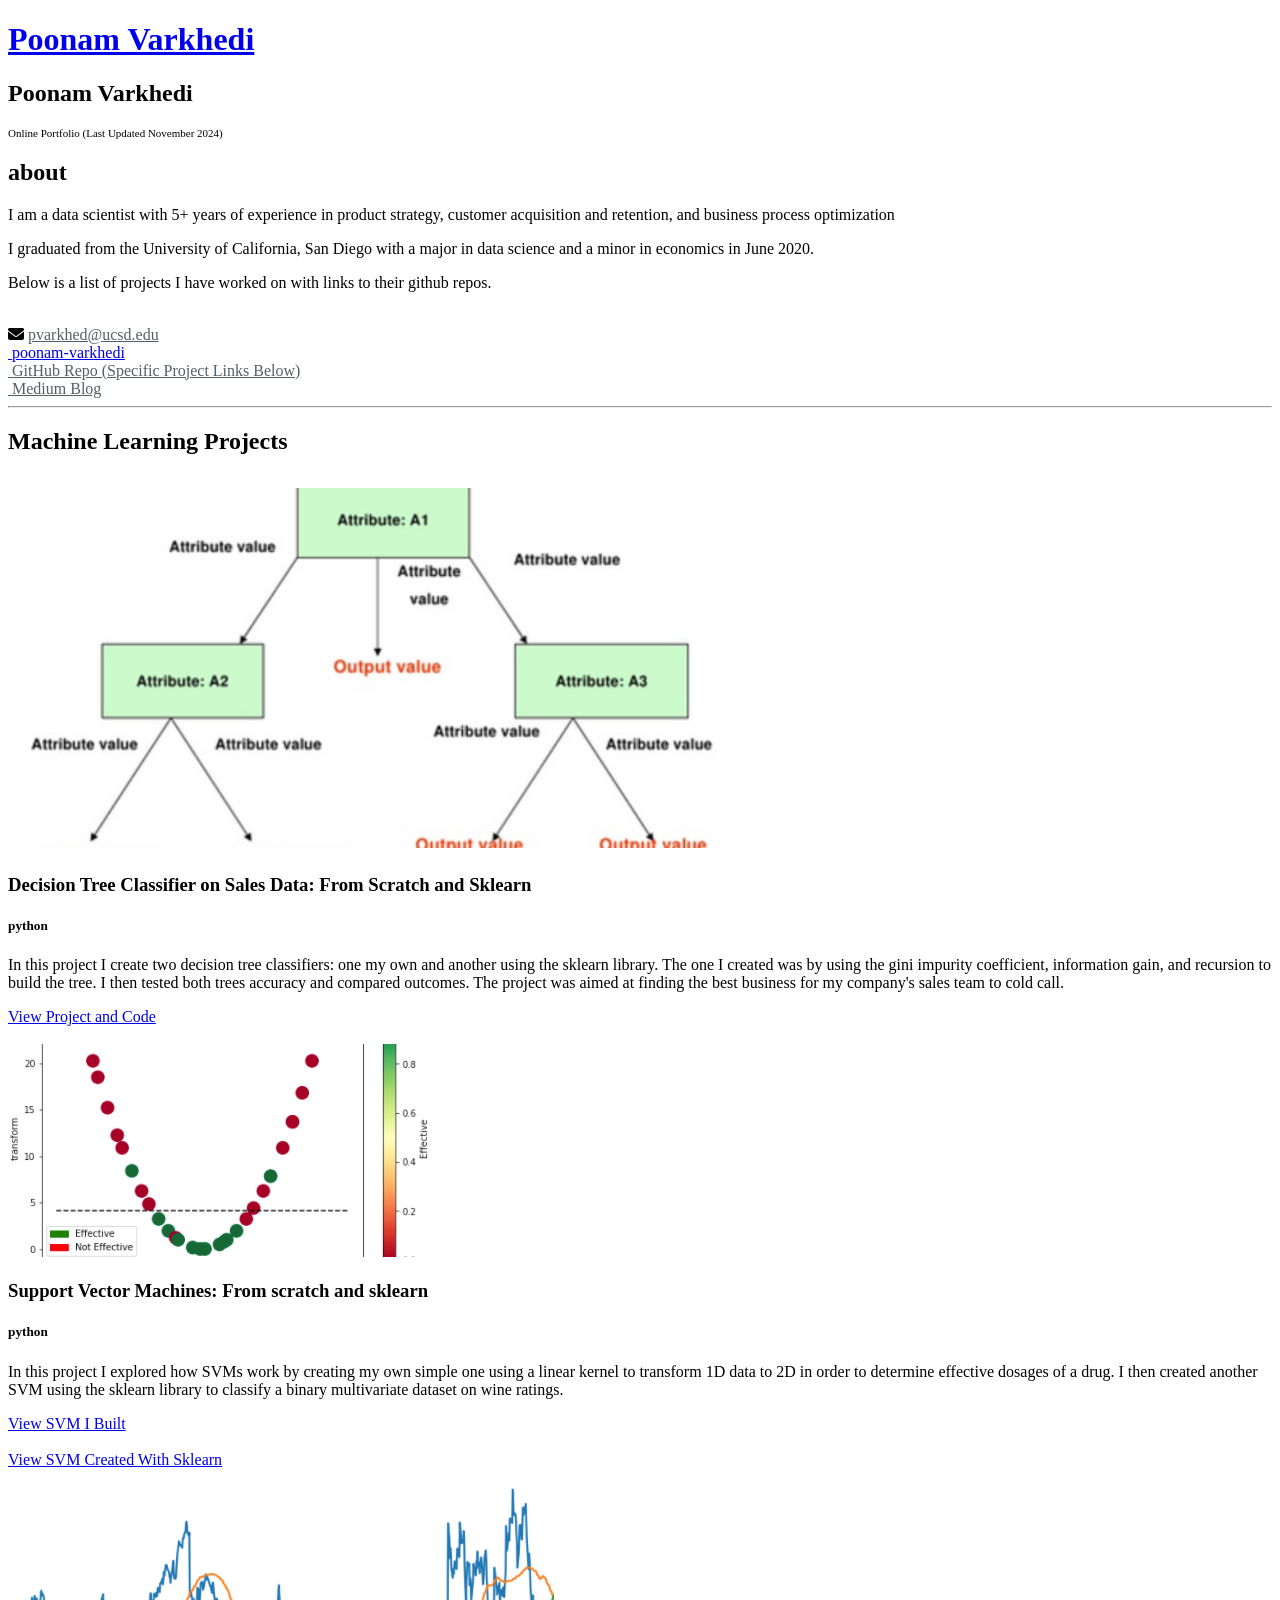
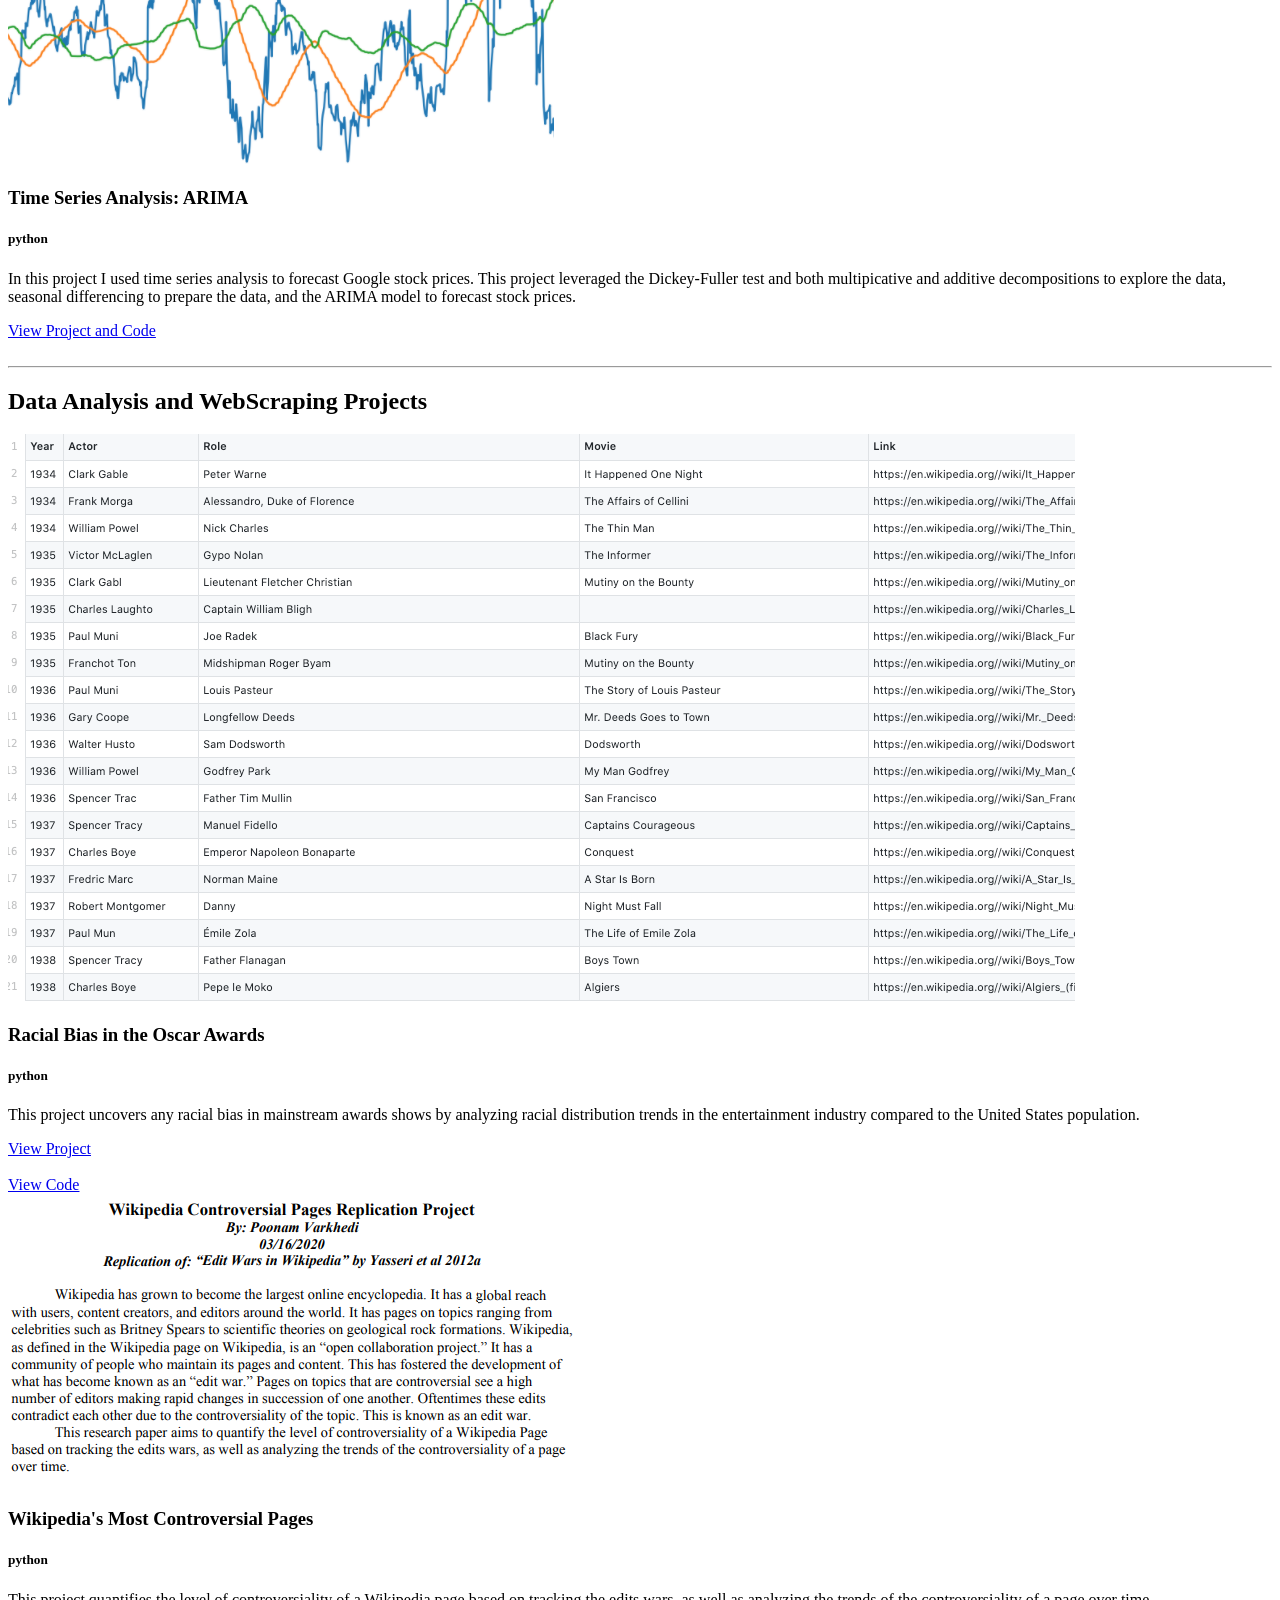
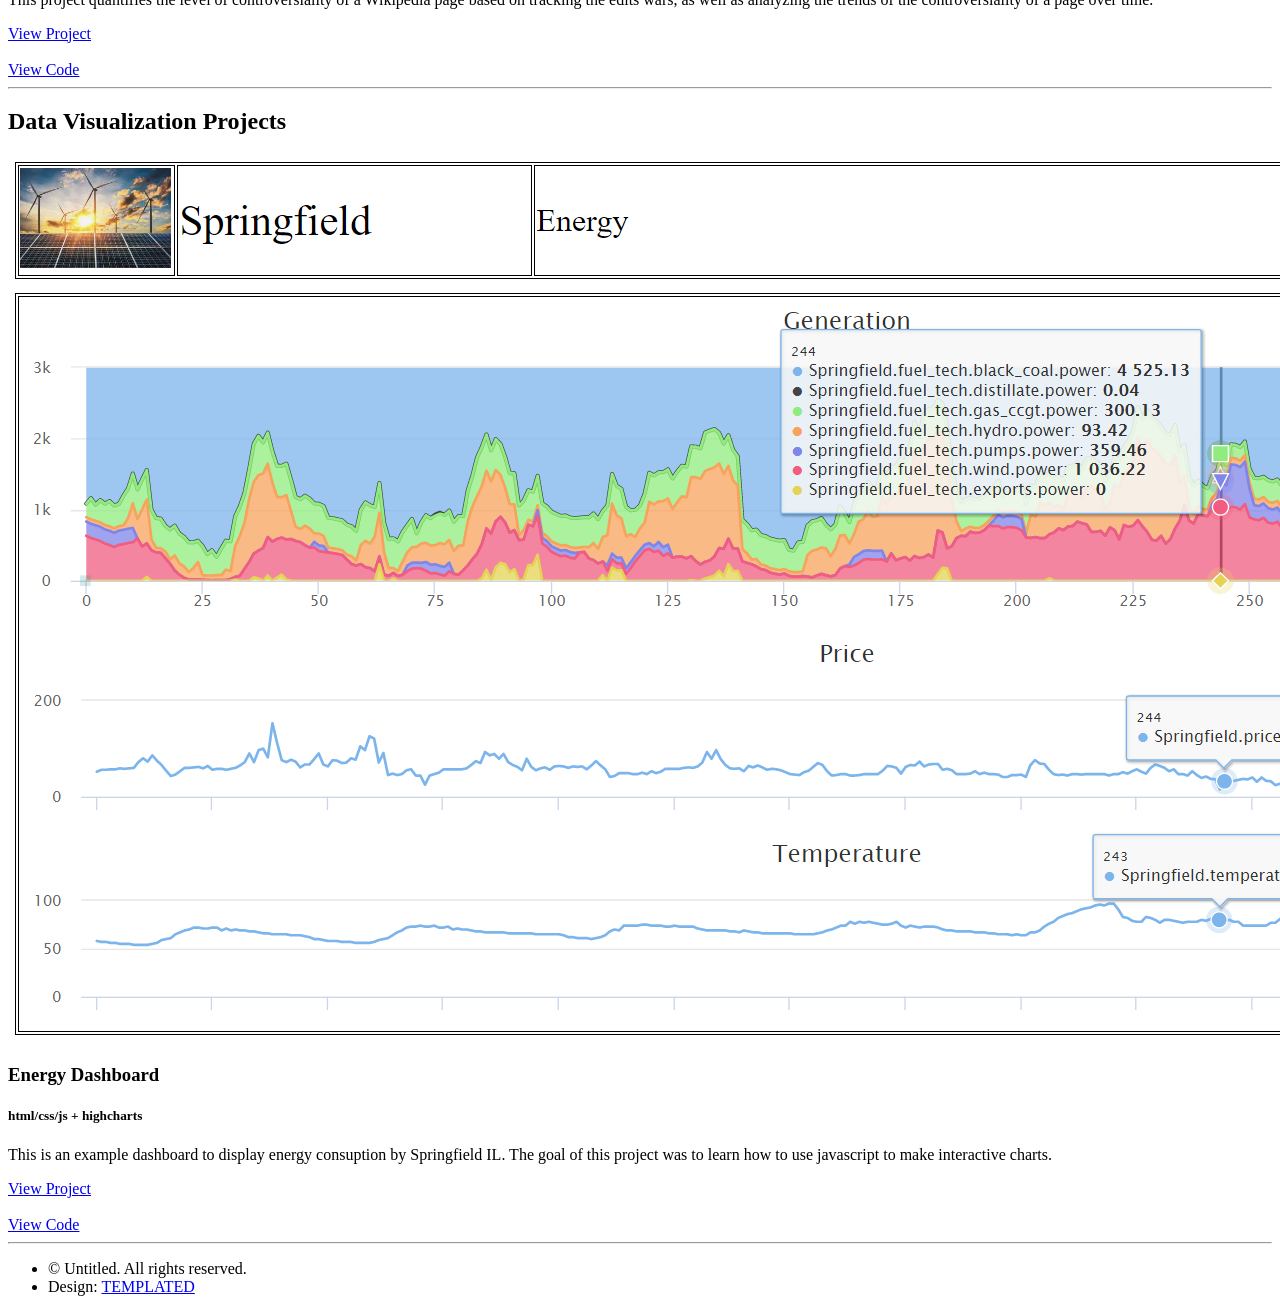
==== commit 0750c560: "Update index.html" ====
--- a/index.html
+++ b/index.html
@@ -49,7 +49,7 @@
 					<div class="8u">
 						<section>
 							<h2>about</h2>
-							<p>I am a data scientist with 4+ years of experience in product strategy, customer acquisition and retention, and business process optimization </p>
+							<p>I am a data scientist with 5+ years of experience in product strategy, customer acquisition and retention, and business process optimization </p>
 							<p>I graduated from the University of California, San Diego with a major in data science and a minor in economics in June 2020.</p>
 							<p>Below is a list of projects I have worked on with links to their github repos.</p>
 						</section>
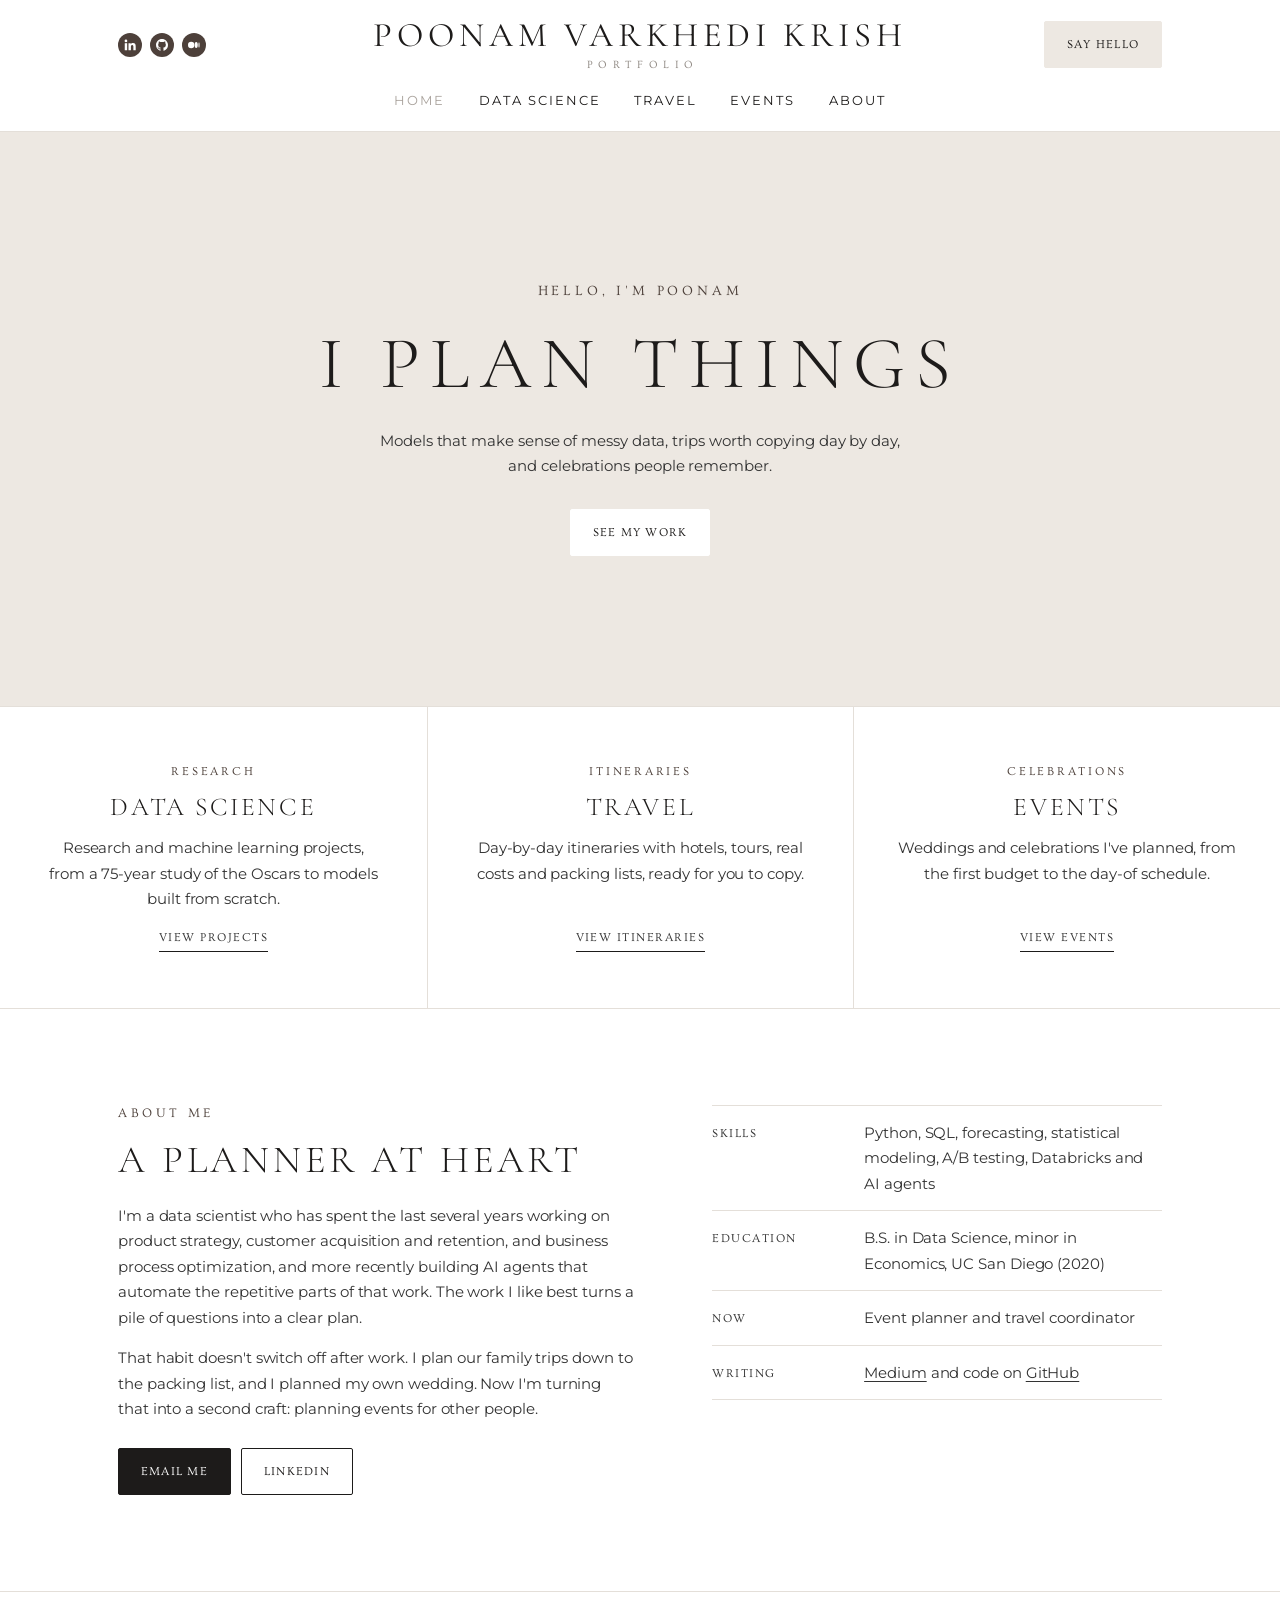
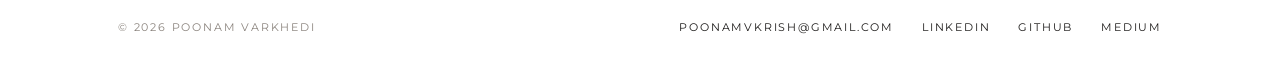
==== commit d6a98248: "initial commit for new portfolio" ====
--- a/index.html
+++ b/index.html
@@ -1,307 +1,75 @@
-<!DOCTYPE HTML>
-<!--
-	Ion by TEMPLATED
-	templated.co @templatedco
-	Released for free under the Creative Commons Attribution 3.0 license (templated.co/license)
--->
-<html>
-	<head>
-		<title>Poonam Varkhedi</title>
-		<meta http-equiv="content-type" content="text/html; charset=utf-8" />
-		<meta name="description" content="" />
-		<meta name="keywords" content="" />
-		<!--[if lte IE 8]><script src="js/html5shiv.js"></script><![endif]-->
-		<script src="js/jquery.min.js"></script>
-		<script src="js/skel.min.js"></script>
-		<script src="js/skel-layers.min.js"></script>
-		<script src="js/init.js"></script>
-		<noscript>
-			<link rel="stylesheet" href="css/skel.css" />
-			<link rel="stylesheet" href="css/style.css" />
-			<link rel="stylesheet" href="css/style-xlarge.css" />
-		</noscript>
-		<link rel="stylesheet" href="https://cdnjs.cloudflare.com/ajax/libs/font-awesome/6.6.0/css/all.min.css" integrity="sha512-Kc323vGBEqzTmouAECnVceyQqyqdsSiqLQISBL29aUW4U/M7pSPA/gEUZQqv1cwx4OnYxTxve5UMg5GT6L4JJg==" crossorigin="anonymous" referrerpolicy="no-referrer" />
-	</head>
-	<body id="top">
-
-		<!-- Header -->
-			<header id="header" class="skel-layers-fixed">
-				<h1><a href="#">Poonam Varkhedi</a></h1>
-				<nav id="nav">
-					<ul>
-						<!--<li><a href="index.html">Home</a></li>
-						<li><a href="left-sidebar.html">Left Sidebar</a></li>
-						<li><a href="right-sidebar.html">Right Sidebar</a></li>
-						<li><a href="no-sidebar.html">No Sidebar</a></li> 
-						<li><a target=_blank href="https://github.com/pvarkhedi?tab=repositories" class="icon fa-github">&nbsp; repo</a></li> -->
-					</ul>
-				</nav>
-			</header>
-
-		<!-- Body -->
-		<section id="main" class="wrapper style1">
-			<header class="major">
-				<h2>Poonam Varkhedi</h2>
-				<p style="font-size:11px;">Online Portfolio (Last Updated November 2024)</p>
-			</header>
-			<div class="container">
-				<div class="row">
-					<div class="8u">
-						<section>
-							<h2>about</h2>
-							<p>I am a data scientist with 5+ years of experience in product strategy, customer acquisition and retention, and business process optimization </p>
-							<p>I graduated from the University of California, San Diego with a major in data science and a minor in economics in June 2020.</p>
-							<p>Below is a list of projects I have worked on with links to their github repos.</p>
-						</section>
-					</div>
-					<div class="4u">
-						<section>
-							<br>
-							<i class="fa fa-envelope" aria-hidden="true"></i>
-							<a target="_blank" href="https://mail.google.com/mail/?view=cm&fs=1&tf=1&to=pvarkhed@ucsd.edu" style="color: #555f66"> pvarkhed@ucsd.edu</a>
-							<br>
-							<a target=_blank href="https://www.linkedin.com/in/poonam-varkhedi/" class="icon fa-linkedin">&nbsp;poonam-varkhedi</a>
-							<br>
-							<a target=_blank href="https://github.com/pvarkhedi?tab=repositories" style="color: #555f66" class="icon fa-github">&nbsp;GitHub Repo (Specific Project Links Below)</a>
-							<br>
-							<a target=_blank href="https://medium.com/@poonamvarkhedi" style="color: #555f66" class="icon fa-medium">&nbsp;Medium Blog</a>
-							<br>
-							<!-- <a target=_blank href="https://github.com/pvarkhedi/pvarkhedi.github.io/blob/master/images/poonamvarkhedi.pdf" style="color: #555f66" class="fa fa-file">&nbsp;Resume</a> -->
-							
-							
-						</section>
-						
-					</div>
-					
-				</div>
-			</section>
-			
-			<div class="container">
-			<hr/>
-			<h2>Machine Learning Projects</h2>
-				<div class="row">
-					<div class="4u">
-						<section class="special">
-							<a class="image fit"><img src="images/decisiontree.png" alt="" /></a>
-							<h3>Decision Tree Classifier on Sales Data: From Scratch and Sklearn</h3>
-							<h5>python</h5>
-							<p>In this project I create two decision tree classifiers: one my own and another using the sklearn library. The one I created was by using the gini impurity coefficient, information gain, and recursion to build the tree. I then tested both trees accuracy and compared outcomes. The project was aimed at finding the best business for my company's sales team to cold call.</p>
-							<a target=_blank href="https://github.com/pvarkhedi/DecisionTreeClassifier/blob/master/DecisionTrees.ipynb" class="button alt">View Project and Code</a><br><br>
-						</section>
-					</div>
-					<div class="4u">
-						<section class="special">
-							<a class="image fit"><img src="images/svm.png" alt="" /></a>
-							<h3>Support Vector Machines: From scratch and sklearn</h3>
-							<h5>python</h5>
-							<p>In this project I explored how SVMs work by creating my own simple one using a linear kernel to transform 1D data to 2D in order to determine effective dosages of a drug. I then created another SVM using the sklearn library to classify a binary multivariate dataset on wine ratings.</p>
-							<a target=_blank href="https://github.com/pvarkhedi/SupportVectorMachine/blob/master/SVM_from_scratch.ipynb" class="button alt">View SVM I Built</a><br><br>
-							<a target=_blank href="https://github.com/pvarkhedi/SupportVectorMachine/blob/master/SVM_using_sklearn.ipynb" class="button alt">View SVM Created With Sklearn</a><br><br>
-						</section>
-					</div>
-					<div class="4u">
-						<section class="special">
-							<a class="image fit"><img src="images/tsa.png" alt="" /></a>
-							<h3>Time Series Analysis: ARIMA</h3>
-							<h5>python</h5>
-							<p>In this project I used time series analysis to forecast Google stock prices. This project leveraged the Dickey-Fuller test and both multipicative and additive decompositions to explore the data, seasonal differencing to prepare the data, and the ARIMA model to forecast stock prices.</p>
-							<a target=_blank href="https://github.com/pvarkhedi/TimeSeriesAnalysis/blob/master/TimeSeriesAnalysis.ipynb" class="button alt">View Project and Code</a><br><br>
-						</section>
-					</div>
-				</div>
-				<hr />
-			</div>
-
-			<div class="container">
-				<h2>Data Analysis and WebScraping Projects</h2>
-					<div class="row">
-						<div class="4u">
-							<section class="special">
-								<a class="image fit"><img src="images/ethnicities.png" alt="" /></a>
-								<h3>Racial Bias in the Oscar Awards</h3>
-								<h5>python</h5>
-								<p>This project uncovers any racial bias in mainstream awards shows by analyzing racial distribution trends in the entertainment industry compared to the United States population.</p>
-								<a target=_blank href="https://github.com/pvarkhedi/Online-Portfolio/blob/master/images/FinalReportOscars.pdf" class="button alt">View Project</a><br><br>
-								<a target=_blank href="https://github.com/pvarkhedi/OscarRacialBias" class="button alt">View Code</a>
-							</section>
-						</div>
-						<div class="4u">
-							<section class="special">
-								<a class="image fit"><img src="images/replication.png" alt="" /></a>
-								<h3>Wikipedia's Most Controversial Pages</h3>
-								<h5>python</h5>
-								<p>This project quantifies the level of controversiality of a Wikipedia page based on tracking the edits wars, as well as analyzing the trends of the controversiality of a page over time.</p>
-								<a target=_blank href="https://github.com/pvarkhedi/Online-Portfolio/blob/master/images/Replication.pdf" class="button alt">View Project</a><br><br>
-								<a target=_blank href="https://github.com/pvarkhedi/ReplicationProject" class="button alt">View Code</a>
-							</section>
-						</div>
-						
-					</div>
-					<hr />
-				</div>
-
-				<div class="container">
-					<h2>Data Visualization Projects</h2>
-						<div class="row">
-							<div class="4u">
-								<section class="special">
-									<a class="image fit"><img src="images/dashboard2.png" alt="" /></a>
-									<h3>Energy Dashboard</h3>
-									<h5>html/css/js + highcharts</h5>
-									<p>This is an example dashboard to display energy consuption by Springfield IL. The goal of this project was to learn how to use javascript to make interactive charts.</p>
-									<a target=_blank href="https://www.youtube.com/watch?v=N1l8AZtIANc&feature=youtu.be" class="button alt">View Project</a><br><br>
-									<a target=_blank href="https://github.com/pvarkhedi/EnergyDashboard" class="button alt">View Code</a>
-								</section>
-							</div>							
-						</div>
-						<hr />
-					</div>
-		<!-- One 
-			<section id="one" class="wrapper style1">
-				<header class="major">
-					<h2>Ipsum feugiat consequat</h2>
-					<p>Tempus adipiscing commodo ut aliquam blandit</p>
-				</header>
-				<div class="container">
-					<div class="row">
-						<div class="4u">
-							<section class="special box">
-								<i class="icon fa-area-chart major"></i>
-								<h3>Justo placerat</h3>
-								<p>Eu non col commodo accumsan ante mi. Commodo consectetur sed mi adipiscing accumsan ac nunc tincidunt lobortis.</p>
-							</section>
-						</div>
-						<div class="4u">
-							<section class="special box">
-								<i class="icon fa-refresh major"></i>
-								<h3>Blandit quis curae</h3>
-								<p>Eu non col commodo accumsan ante mi. Commodo consectetur sed mi adipiscing accumsan ac nunc tincidunt lobortis.</p>
-							</section>
-						</div>
-						<div class="4u">
-							<section class="special box">
-								<i class="icon fa-cog major"></i>
-								<h3>Amet sed accumsan</h3>
-								<p>Eu non col commodo accumsan ante mi. Commodo consectetur sed mi adipiscing accumsan ac nunc tincidunt lobortis.</p>
-							</section>
-						</div>
-					</div>
-				</div>
-			</section>
-		-->
-		<!-- Two
-			<section id="two" class="wrapper style3">
-				<header class="major">
-					<h2>Commodo accumsan aliquam</h2>
-					<p>Amet nisi nunc lorem accumsan</p>
-				</header>
-				<div class="container">
-					<div class="row">
-						<div class="6u">
-							<section class="special">
-								<a href="#" class="image fit"><img src="images/pic01.jpg" alt="" /></a>
-								<h3>Mollis adipiscing nisl</h3>
-								<p>Eget mi ac magna cep lobortis faucibus accumsan enim lacinia adipiscing metus urna adipiscing cep commodo id. Ac quis arcu amet. Arcu nascetur lorem adipiscing non faucibus odio nullam arcu lobortis. Aliquet ante feugiat. Turpis aliquet ac posuere volutpat lorem arcu aliquam lorem.</p>
-								<ul class="actions">
-									<li><a href="#" class="button alt">Learn More</a></li>
-								</ul>
-							</section>
-						</div>
-						<div class="6u">
-							<section class="special">
-								<a href="#" class="image fit"><img src="images/pic02.jpg" alt="" /></a>
-								<h3>Neque ornare adipiscing</h3>
-								<p>Eget mi ac magna cep lobortis faucibus accumsan enim lacinia adipiscing metus urna adipiscing cep commodo id. Ac quis arcu amet. Arcu nascetur lorem adipiscing non faucibus odio nullam arcu lobortis. Aliquet ante feugiat. Turpis aliquet ac posuere volutpat lorem arcu aliquam lorem.</p>
-								<ul class="actions">
-									<li><a href="#" class="button alt">Learn More</a></li>
-								</ul>
-							</section>
-						</div>
-					</div>
-				</div>
-			</section>
-		-->
-		<!-- Three 
-			<section id="three" class="wrapper style1">
-				<div class="container">
-					<div class="row">
-						<div class="8u">
-							<section>
-								<h2>Mollis ut adipiscing</h2>
-								<a href="#" class="image fit"><img src="images/pic03.jpg" alt="" /></a>
-								<p>Vis accumsan feugiat adipiscing nisl amet adipiscing accumsan blandit accumsan sapien blandit ac amet faucibus aliquet placerat commodo. Interdum ante aliquet commodo accumsan vis phasellus adipiscing. Ornare a in lacinia. Vestibulum accumsan ac metus massa tempor. Accumsan in lacinia ornare massa amet. Ac interdum ac non praesent. Cubilia lacinia interdum massa faucibus blandit nullam. Accumsan phasellus nunc integer. Accumsan euismod nunc adipiscing lacinia erat ut sit. Arcu amet. Id massa aliquet arcu accumsan lorem amet accumsan commodo odio cubilia ac eu interdum placerat placerat arcu commodo lobortis adipiscing semper ornare pellentesque.</p>
-							</section>
-						</div>
-						<div class="4u">
-							<section>
-								<h3>Magna massa blandit</h3>
-								<p>Feugiat amet accumsan ante aliquet feugiat accumsan. Ante blandit accumsan eu amet tortor non lorem felis semper. Interdum adipiscing orci feugiat penatibus adipiscing col cubilia lorem ipsum dolor sit amet feugiat consequat.</p>
-								<ul class="actions">
-									<li><a href="#" class="button alt">Learn More</a></li>
-								</ul>
-							</section>
-							<hr />
-							<section>
-								<h3>Ante sed commodo</h3>
-								<ul class="alt">
-									<li><a href="#">Erat blandit risus vis adipiscing</a></li>
-									<li><a href="#">Tempus ultricies faucibus amet</a></li>
-									<li><a href="#">Arcu commodo non adipiscing quis</a></li>
-									<li><a href="#">Accumsan vis lacinia semper</a></li>
-								</ul>
-							</section>
-						</div>
-					</div>
-				</div>
-			</section>			
-		-->
-		<!-- Footer -->
-			<footer id="footer">
-				<div class="container">
-					<!--
-					<div class="row double">
-						<div class="6u">
-							<div class="row collapse-at-2">
-								<div class="6u">
-									<h3>Accumsan</h3>
-									<ul class="alt">
-										<li><a href="#">Nascetur nunc varius</a></li>
-										<li><a href="#">Vis faucibus sed tempor</a></li>
-										<li><a href="#">Massa amet lobortis vel</a></li>
-										<li><a href="#">Nascetur nunc varius</a></li>
-									</ul>
-								</div>
-								<div class="6u">
-									<h3>Faucibus</h3>
-									<ul class="alt">
-										<li><a href="#">Nascetur nunc varius</a></li>
-										<li><a href="#">Vis faucibus sed tempor</a></li>
-										<li><a href="#">Massa amet lobortis vel</a></li>
-										<li><a href="#">Nascetur nunc varius</a></li>
-									</ul>
-								</div>
-							</div>
-						</div>
-						<div class="6u">
-							<h2>Aliquam Interdum</h2>
-							<p>Blandit nunc tempor lobortis nunc non. Mi accumsan. Justo aliquet massa adipiscing cubilia eu accumsan id. Arcu accumsan faucibus vis ultricies adipiscing ornare ut. Mi accumsan justo aliquet.</p>
-							<ul class="icons">
-								<li><a href="#" class="icon fa-twitter"><span class="label">Twitter</span></a></li>
-								<li><a href="#" class="icon fa-facebook"><span class="label">Facebook</span></a></li>
-								<li><a href="#" class="icon fa-instagram"><span class="label">Instagram</span></a></li>
-								<li><a href="#" class="icon fa-linkedin"><span class="label">LinkedIn</span></a></li>
-								<li><a href="#" class="icon fa-pinterest"><span class="label">Pinterest</span></a></li>
-							</ul>
-						</div>
-					</div>
-				-->
-					<ul class="copyright">
-						<li>&copy; Untitled. All rights reserved.</li>
-						<li>Design: <a target=_blank href="http://templated.co">TEMPLATED</a></li>
-						<!-- <li>Images: <a href="http://unsplash.com">Unsplash</a></li> -->
-					</ul>
-				</div>
-			</footer>
-
-	</body>
-</html>
+<!DOCTYPE html>
+<html lang="en">
+<head>
+  <meta charset="utf-8">
+  <meta name="viewport" content="width=device-width, initial-scale=1">
+  <title>Poonam Varkhedi</title>
+  <meta name="description" content="Poonam Varkhedi: data scientist, trip planner and event planner. Projects, shareable travel itineraries and an events portfolio.">
+  <meta property="og:title" content="Poonam Varkhedi">
+  <meta property="og:description" content="Data science projects, shareable travel itineraries and an events portfolio.">
+  <link rel="icon" href="assets/favicon.svg" type="image/svg+xml">
+  <link rel="preconnect" href="https://fonts.googleapis.com">
+  <link rel="preconnect" href="https://fonts.gstatic.com" crossorigin>
+  <link href="https://fonts.googleapis.com/css2?family=Cormorant+Garamond:wght@300;400;500&family=Montserrat:wght@300;400;500;600&family=Ovo&display=swap" rel="stylesheet">
+  <link rel="stylesheet" href="assets/css/site.css">
+</head>
+<body data-root="" data-section="home" data-page="home">
+  <main id="main">
+    <section class="home-hero">
+      <div class="wrap">
+        <p class="kicker">hello, I'm Poonam</p>
+        <h1>I plan things</h1>
+        <p>Models that make sense of messy data, trips worth copying day by day, and celebrations people remember.</p>
+        <div class="btn-row center">
+          <a class="btn" href="#work">See my work</a>
+        </div>
+      </div>
+    </section>
+
+    <section id="work" class="pillars" aria-label="Portfolio sections">
+      <a class="pillar" href="data-science.html">
+        <span class="script">research</span>
+        <h2>Data science</h2>
+        <p>Research and machine learning projects, from a 75-year study of the Oscars to models built from scratch.</p>
+        <span class="more">View projects</span>
+      </a>
+      <a class="pillar" href="travel/index.html">
+        <span class="script">itineraries</span>
+        <h2>Travel</h2>
+        <p>Day-by-day itineraries with hotels, tours, real costs and packing lists, ready for you to copy.</p>
+        <span class="more">View itineraries</span>
+      </a>
+      <a class="pillar" href="events.html">
+        <span class="script">celebrations</span>
+        <h2>Events</h2>
+        <p>Weddings and celebrations I've planned, from the first budget to the day-of schedule.</p>
+        <span class="more">View events</span>
+      </a>
+    </section>
+
+    <section class="section" id="about">
+      <div class="wrap about-grid">
+        <div class="prose">
+          <p class="kicker">about me</p>
+          <h2>A planner at heart</h2>
+          <p>I'm a data scientist who has spent the last several years working on product strategy, customer acquisition and retention, and business process optimization, and more recently building AI agents that automate the repetitive parts of that work. The work I like best turns a pile of questions into a clear plan.</p>
+          <p>That habit doesn't switch off after work. I plan our family trips down to the packing list, and I planned my own wedding. Now I'm turning that into a second craft: planning events for other people.</p>
+          <div class="btn-row" style="margin-top:26px">
+            <a class="btn dark" href="mailto:poonamvkrish@gmail.com">Email me</a>
+            <a class="btn ghost" href="https://www.linkedin.com/in/poonam-varkhedi/">LinkedIn</a>
+          </div>
+        </div>
+        <ul class="facts">
+          <li><b>Skills</b><span>Python, SQL, forecasting, statistical modeling, A/B testing, Databricks and AI agents</span></li>
+          <li><b>Education</b><span>B.S. in Data Science, minor in Economics, UC San Diego (2020)</span></li>
+          <li><b>Now</b><span>Event planner and travel coordinator</span></li>
+          <li><b>Writing</b><span><a href="https://medium.com/@poonamvarkhedi">Medium</a> and code on <a href="https://github.com/pvarkhedi">GitHub</a></span></li>
+        </ul>
+      </div>
+    </section>
+  </main>
+
+  <script src="assets/js/trips.js"></script>
+  <script src="assets/js/site.js"></script>
+</body>
+</html>
--- a/assets/css/site.css
+++ b/assets/css/site.css
@@ -0,0 +1,386 @@
+/* ==========================================================================
+   Poonam Varkhedi — site styles
+   Editorial event-studio look: centered wordmark, tracked uppercase tabs,
+   thin all-caps serif headings, Montserrat body, warm neutrals.
+   ========================================================================== */
+
+:root {
+  --ink: #333333;
+  --black: #1d1b1a;
+  --muted: #8b847e;
+  --beige: #ede8e2;
+  --sand: #f8f5f1;
+  --brown: #4d403a;
+  --rule: #e4dfd9;
+  --accent: var(--brown);
+
+  --heading: "Cormorant Garamond", "Times New Roman", serif;
+  --body: "Montserrat", "Helvetica Neue", Arial, sans-serif;
+  --label: "Ovo", Georgia, serif;
+  --script: var(--label);
+
+  --wrap: 1140px;
+  --gutter: clamp(20px, 4vw, 48px);
+  --header-h: 150px;
+}
+
+*, *::before, *::after { box-sizing: border-box; }
+html { -webkit-text-size-adjust: 100%; scroll-behavior: smooth; scroll-padding-top: calc(var(--header-h) + 60px); }
+@media (prefers-reduced-motion: reduce) { html { scroll-behavior: auto; } *, *::before, *::after { transition: none !important; animation: none !important; } }
+
+body {
+  margin: 0;
+  background: #fff;
+  color: var(--ink);
+  font-family: var(--body);
+  font-size: 15px;
+  line-height: 1.7;
+  letter-spacing: -0.005em;
+}
+
+img { max-width: 100%; display: block; }
+a { color: inherit; text-decoration-thickness: 1px; text-underline-offset: 3px; }
+a:hover { color: var(--muted); }
+:focus-visible { outline: 2px solid var(--brown); outline-offset: 3px; }
+b, strong { font-weight: 600; }
+
+h1, h2, h3, h4 {
+  font-family: var(--heading);
+  font-weight: 300;
+  text-transform: uppercase;
+  letter-spacing: .1em;
+  line-height: 1.12;
+  color: var(--black);
+  margin: 0 0 .55em;
+}
+h1 { font-size: clamp(2.1rem, 4.6vw, 3.1rem); }
+h2 { font-size: clamp(1.7rem, 3.4vw, 2.4rem); }
+h3 { font-size: 1.45rem; letter-spacing: .08em; }
+h4 { font-size: 1.2rem; letter-spacing: .06em; }
+p { margin: 0 0 1em; }
+
+.wrap { max-width: var(--wrap); margin: 0 auto; padding: 0 var(--gutter); }
+.prose { max-width: 66ch; }
+.muted { color: var(--muted); }
+.center { text-align: center; }
+.skip { position: absolute; left: -999px; top: 8px; background: var(--black); color: #fff; padding: 8px 12px; z-index: 200; }
+.skip:focus { left: 8px; }
+.dot { display: none; }
+
+.script { font-family: var(--label); font-weight: 400; text-transform: uppercase; letter-spacing: .22em; font-size: .78rem; color: var(--brown); }
+.label { font-family: var(--label); text-transform: uppercase; letter-spacing: .12em; font-size: .78rem; color: var(--muted); }
+
+/* ---------- Header ---------- */
+.site-header { position: sticky; top: 0; z-index: 60; background: #fff; border-bottom: 1px solid var(--rule); }
+.header-top { display: grid; grid-template-columns: 1fr auto 1fr; align-items: center; padding-top: 18px; }
+.social { display: flex; gap: 8px; }
+.social a {
+  width: 24px; height: 24px; border-radius: 50%; background: var(--brown); color: #fff;
+  display: inline-flex; align-items: center; justify-content: center; text-decoration: none; font-size: 11px;
+}
+.social a:hover { background: var(--black); color: #fff; }
+.social svg { width: 12px; height: 12px; fill: currentColor; }
+
+.wordmark { text-align: center; text-decoration: none; color: var(--black); line-height: 1; display: block; }
+.wordmark:hover { color: var(--black); }
+.wordmark .name { display: block; font-family: var(--heading); font-weight: 400; font-size: clamp(1.5rem, 2.8vw, 2.15rem); letter-spacing: .14em; text-transform: uppercase; }
+.wordmark .sig { display: block; font-family: var(--label); font-size: .68rem; text-transform: uppercase; letter-spacing: .5em; color: var(--muted); margin-top: 8px; padding-left: .5em; }
+
+.header-cta { justify-self: end; }
+
+.btn {
+  display: inline-flex; align-items: center; justify-content: center; gap: 8px;
+  font-family: var(--label); font-size: .78rem; text-transform: uppercase; letter-spacing: .1em;
+  padding: 12px 22px; border-radius: 2px; border: 1px solid var(--beige);
+  background: var(--beige); color: var(--black); text-decoration: none; cursor: pointer;
+}
+.btn:hover { background: var(--brown); border-color: var(--brown); color: #fff; }
+.btn.ghost { background: transparent; border-color: var(--black); }
+.btn.ghost:hover { background: var(--black); color: #fff; }
+.btn.dark { background: var(--black); border-color: var(--black); color: #fff; }
+.btn.dark:hover { background: var(--brown); border-color: var(--brown); }
+.btn-row { display: flex; flex-wrap: wrap; gap: 10px; }
+.center .btn-row, .btn-row.center { justify-content: center; }
+
+.nav { display: flex; align-items: center; justify-content: center; gap: clamp(12px, 2.6vw, 34px); padding: 14px 0 16px; }
+.nav > a, .nav .has-sub > button {
+  font-family: var(--body); font-size: 13px; font-weight: 400; text-transform: uppercase; letter-spacing: 2px;
+  color: var(--black); text-decoration: none; background: none; border: 0; padding: 4px 0; cursor: pointer; line-height: 1.7; display: inline-block;
+}
+.nav > a:hover, .nav .has-sub > button:hover { color: var(--muted); }
+.nav a[aria-current="page"], .nav .has-sub.current > button { color: #a9a29c; }
+
+.has-sub { position: relative; }
+.submenu {
+  position: absolute; top: calc(100% + 14px); left: 50%; transform: translateX(-50%);
+  min-width: 230px; background: #fff; border: 1px solid var(--rule);
+  padding: 10px 0; display: none; text-align: center; box-shadow: 0 14px 30px -18px rgba(29,27,26,.35);
+}
+.submenu::before { content: ""; position: absolute; top: -16px; left: 0; right: 0; height: 16px; }
+.has-sub.open .submenu { display: block; }
+.submenu a { display: block; padding: 9px 18px; text-decoration: none; font-size: 12px; font-weight: 300; text-transform: uppercase; letter-spacing: 2.3px; }
+.submenu a:hover { color: var(--muted); background: var(--sand); }
+.submenu a[aria-current="page"] { color: #a9a29c; }
+
+.menu-toggle { display: none; justify-self: end; background: none; border: 0; font: 400 12px var(--body); letter-spacing: 2px; text-transform: uppercase; color: var(--black); cursor: pointer; padding: 8px 0; }
+
+@media (max-width: 820px) {
+  :root { --header-h: 84px; }
+  .header-top { grid-template-columns: 1fr auto; padding: 14px 0; }
+  .social, .header-cta { display: none; }
+  .wordmark { text-align: left; }
+  .wordmark .name { font-size: clamp(1rem, 4.6vw, 1.5rem); letter-spacing: .08em; white-space: nowrap; }
+  .wordmark .sig { padding-left: 0; }
+  .menu-toggle { display: inline-block; }
+  .nav { display: none; flex-direction: column; align-items: center; gap: 4px; padding: 8px 0 22px; }
+  .nav.open { display: flex; }
+  .nav > a, .nav .has-sub > button { padding: 10px 0; }
+  .has-sub { text-align: center; }
+  .submenu { position: static; transform: none; border: 0; box-shadow: none; padding: 0 0 6px; min-width: 0; }
+  .submenu::before { display: none; }
+}
+
+/* ---------- Generic sections ---------- */
+.section { padding: clamp(56px, 8vw, 96px) 0; }
+.section + .section { border-top: 1px solid var(--rule); }
+.section.tint { background: var(--sand); border-top: 0; }
+.section.tint + .section { border-top: 0; }
+.section-head { text-align: center; max-width: 720px; margin: 0 auto 44px; }
+.section-head h2 { margin-bottom: 12px; }
+.section-head p { margin: 0 auto; max-width: 56ch; color: var(--muted); }
+
+.page-hero { padding: clamp(56px, 8vw, 96px) 0 clamp(40px, 6vw, 64px); text-align: center; }
+.page-hero h1 { margin: 0 auto 18px; max-width: 22ch; }
+.page-hero .lede { font-size: 1rem; max-width: 62ch; margin: 0 auto; color: var(--ink); }
+.kicker { display: block; font-family: var(--label); font-size: .8rem; line-height: 1.4; color: var(--brown); margin: 0 0 16px; text-transform: uppercase; letter-spacing: .28em; }
+
+.tag { display: inline-block; font-family: var(--label); font-size: .72rem; text-transform: uppercase; letter-spacing: .1em; padding: 4px 10px; background: var(--beige); color: var(--black); }
+
+/* ---------- Home ---------- */
+.home-hero { background: var(--beige); text-align: center; padding: clamp(72px, 12vw, 150px) 0; }
+.home-hero .kicker { font-size: .85rem; margin-bottom: 22px; }
+.home-hero h1 { font-size: clamp(2.4rem, 6.4vw, 4.6rem); letter-spacing: .14em; margin-bottom: 22px; }
+.home-hero p { max-width: 54ch; margin: 0 auto 30px; }
+.home-hero .btn { background: #fff; border-color: #fff; }
+.home-hero .btn:hover { background: var(--brown); border-color: var(--brown); }
+
+.pillars { display: grid; grid-template-columns: repeat(3, 1fr); border-top: 1px solid var(--rule); border-bottom: 1px solid var(--rule); }
+.pillar { text-align: center; padding: clamp(36px, 5vw, 56px) clamp(20px, 3vw, 40px); text-decoration: none; display: flex; flex-direction: column; align-items: center; }
+.pillar + .pillar { border-left: 1px solid var(--rule); }
+.pillar:hover { background: var(--sand); color: var(--ink); }
+.pillar .script { line-height: 1.4; margin-bottom: 8px; }
+.pillar h2 { font-size: 1.6rem; margin: 4px 0 14px; }
+.pillar p { color: var(--ink); max-width: 34ch; flex: 1; }
+.pillar .more { font-family: var(--label); font-size: .78rem; text-transform: uppercase; letter-spacing: .12em; border-bottom: 1px solid var(--black); padding-bottom: 3px; }
+@media (max-width: 900px) { .pillar { padding: 32px 16px; } .pillar h2 { font-size: 1.25rem; letter-spacing: .08em; } .pillar p { font-size: .88rem; } }
+@media (max-width: 560px) { .pillars { grid-template-columns: 1fr; } .pillar + .pillar { border-left: 0; border-top: 1px solid var(--rule); } }
+
+.about-grid { display: grid; grid-template-columns: 1.15fr 1fr; gap: clamp(32px, 6vw, 80px); align-items: start; }
+.facts { list-style: none; padding: 0; margin: 0; }
+.facts li { display: grid; grid-template-columns: 8.5rem 1fr; gap: 16px; padding: 14px 0; border-top: 1px solid var(--rule); }
+.facts li:last-child { border-bottom: 1px solid var(--rule); }
+.facts b { font-family: var(--label); font-weight: 400; font-size: .78rem; text-transform: uppercase; letter-spacing: .12em; padding-top: 3px; }
+@media (max-width: 820px) { .about-grid { grid-template-columns: 1fr; } }
+
+/* ---------- Footer ---------- */
+.site-footer { border-top: 1px solid var(--rule); }
+.footer-row { display: flex; justify-content: space-between; align-items: center; gap: 16px 32px; flex-wrap: wrap; padding-top: 26px; padding-bottom: 26px; font-size: 11px; text-transform: uppercase; letter-spacing: 1.8px; }
+.footer-row .copy { color: var(--muted); }
+.footer-row nav { display: flex; flex-wrap: wrap; gap: 12px 28px; }
+.footer-row a { color: var(--black); text-decoration: none; }
+.footer-row a:hover { color: var(--muted); }
+@media (max-width: 820px) { .footer-row { flex-direction: column-reverse; text-align: center; } .footer-row nav { justify-content: center; } }
+
+/* ---------- Data science ---------- */
+.case { display: grid; grid-template-columns: minmax(0, 1fr) minmax(0, 1.2fr); gap: clamp(32px, 5vw, 64px); align-items: start; }
+.case h2 { font-size: clamp(1.6rem, 3vw, 2.1rem); }
+.meta { list-style: none; padding: 0; margin: 24px 0; }
+.meta li { display: grid; grid-template-columns: 7rem 1fr; gap: 12px; padding: 10px 0; border-top: 1px solid var(--rule); font-size: .92rem; }
+.meta li:last-child { border-bottom: 1px solid var(--rule); }
+.meta b { font-family: var(--label); font-weight: 400; font-size: .75rem; text-transform: uppercase; letter-spacing: .12em; padding-top: 3px; }
+.chart-card { background: #fff; border: 1px solid var(--rule); padding: 26px 26px 18px; }
+.chart-card h3 { font-size: 1.25rem; margin-bottom: 4px; }
+.chart-card .sub { font-size: .88rem; color: var(--muted); margin-bottom: 12px; }
+.chart-legend { display: flex; flex-wrap: wrap; gap: 18px; font-size: .8rem; color: var(--muted); margin-bottom: 8px; }
+.chart-legend span { display: inline-flex; align-items: center; gap: 8px; }
+.chart-legend i { width: 22px; height: 0; border-top: 3px solid; display: inline-block; }
+.chart-legend i.dash { border-top-style: dashed; }
+.chart { position: relative; }
+.chart svg { width: 100%; height: auto; overflow: visible; }
+.chart .tip { position: absolute; pointer-events: none; background: var(--black); color: #fff; font-size: .78rem; padding: 8px 10px; white-space: nowrap; transform: translate(-50%, -110%); opacity: 0; transition: opacity .1s; }
+.findings { margin: 44px 0 0; padding: 0; list-style: none; display: grid; grid-template-columns: repeat(3, 1fr); border-top: 1px solid var(--rule); }
+.findings li { padding: 24px 24px 0; text-align: center; }
+.findings li + li { border-left: 1px solid var(--rule); }
+.findings b { display: block; font-family: var(--heading); font-weight: 400; font-size: 1.2rem; text-transform: uppercase; letter-spacing: .08em; line-height: 1.25; color: var(--black); margin-bottom: 8px; }
+@media (max-width: 860px) { .case { grid-template-columns: 1fr; } .findings { grid-template-columns: 1fr; } .findings li + li { border-left: 0; border-top: 1px solid var(--rule); padding-top: 24px; margin-top: 24px; } }
+
+.project-group { margin-top: 56px; }
+.project-group > h3 { text-align: center; font-size: 1.25rem; color: var(--muted); margin-bottom: 8px; }
+.project { display: grid; grid-template-columns: 220px minmax(0, 1fr) auto; gap: 32px; padding: 32px 0; border-bottom: 1px solid var(--rule); align-items: start; }
+.project-group > h3 + .project { border-top: 1px solid var(--rule); }
+.project .thumb { aspect-ratio: 4 / 3; overflow: hidden; background: #fff; border: 1px solid var(--rule); }
+.project .thumb img { width: 100%; height: 100%; object-fit: cover; object-position: top left; }
+.project h4 { margin-bottom: 8px; }
+.project p { margin: 0 0 12px; max-width: 64ch; }
+.project .stack { display: flex; flex-wrap: wrap; gap: 6px; }
+.project .links { display: flex; flex-direction: column; gap: 10px; align-items: flex-start; min-width: 160px; }
+.project .links a { font-family: var(--label); font-size: .78rem; text-transform: uppercase; letter-spacing: .12em; text-decoration: none; border-bottom: 1px solid var(--black); padding-bottom: 2px; }
+.project .links a:hover { color: var(--muted); border-color: var(--muted); }
+@media (max-width: 860px) { .project { grid-template-columns: 1fr; gap: 16px; } .project .thumb { max-width: 380px; } .project .links { flex-direction: row; flex-wrap: wrap; gap: 18px; } }
+
+/* ---------- Travel index ---------- */
+.trip-list { display: grid; gap: 28px; }
+.trip-card { display: grid; grid-template-columns: minmax(0, 1fr) minmax(0, 1fr); border: 1px solid var(--rule); text-decoration: none; background: #fff; }
+.trip-card:hover { color: var(--ink); background: var(--sand); }
+.trip-card .art { background: var(--beige); padding: 32px; min-height: 280px; display: flex; flex-direction: column; justify-content: center; align-items: center; text-align: center; }
+.trip-card .art .script { font-family: var(--heading); font-weight: 300; font-size: 2.6rem; text-transform: uppercase; letter-spacing: .14em; line-height: 1.1; color: var(--black); }
+.trip-card .art .label { margin-top: 10px; color: var(--brown); }
+.trip-card .art svg { width: 80%; max-width: 280px; height: auto; margin: 18px 0 0; }
+.trip-card .body { padding: 36px; }
+.trip-card h3 { font-size: 2rem; }
+.trip-card dl { display: grid; grid-template-columns: auto 1fr; gap: 8px 18px; margin: 20px 0 26px; font-size: .92rem; }
+.trip-card dt { font-family: var(--label); font-size: .75rem; text-transform: uppercase; letter-spacing: .12em; padding-top: 2px; }
+.trip-card dd { margin: 0; }
+.trip-empty { border: 1px dashed var(--rule); padding: 32px; text-align: center; color: var(--muted); }
+.trip-empty h3 { font-size: 1.2rem; }
+@media (max-width: 820px) { .trip-card { grid-template-columns: 1fr; } .trip-card .art { min-height: 0; } }
+
+/* ---------- Trip page ---------- */
+.trip-hero { background: var(--beige); text-align: center; padding: clamp(56px, 9vw, 104px) 0 0; }
+.trip-hero .crumb { font-size: 12px; text-transform: uppercase; letter-spacing: 2px; margin-bottom: 14px; color: var(--muted); }
+.trip-hero .crumb a { text-decoration: none; color: var(--black); }
+.trip-hero .crumb a:hover { color: var(--muted); }
+.trip-hero h1 { max-width: 20ch; margin: 0 auto 18px; }
+.trip-hero .lede { max-width: 62ch; margin: 0 auto; }
+.trip-stats { display: grid; grid-template-columns: repeat(4, 1fr); margin-top: 44px; border-top: 1px solid rgba(77,64,58,.2); }
+.trip-stats div { padding: 22px 12px 30px; }
+.trip-stats div + div { border-left: 1px solid rgba(77,64,58,.2); }
+.trip-stats b { display: block; font-family: var(--heading); font-weight: 400; font-size: clamp(1.5rem, 3vw, 2.1rem); line-height: 1.1; color: var(--black); letter-spacing: .04em; }
+.trip-stats span { display: block; line-height: 1.6; margin-top: 4px; font-size: 11px; text-transform: uppercase; letter-spacing: 1.6px; color: var(--muted); }
+@media (max-width: 760px) { .trip-stats { grid-template-columns: 1fr 1fr; } .trip-stats div:nth-child(3) { border-left: 0; } .trip-stats div:nth-child(n+3) { border-top: 1px solid rgba(77,64,58,.2); } }
+
+.trip-tabs { position: sticky; top: var(--header-h); z-index: 40; background: #fff; border-bottom: 1px solid var(--rule); }
+.trip-tabs .wrap { display: flex; justify-content: center; gap: clamp(10px, 2.4vw, 30px); overflow-x: auto; scrollbar-width: none; align-items: center; }
+.trip-tabs a { font-size: 12px; text-transform: uppercase; letter-spacing: 2px; padding: 15px 0; text-decoration: none; white-space: nowrap; color: var(--black); border-bottom: 1px solid transparent; }
+.trip-tabs a:hover, .trip-tabs a.active { color: #a9a29c; }
+.trip-tabs a.active { border-bottom-color: #a9a29c; }
+.trip-actions { display: flex; align-items: center; margin-left: 12px; }
+.trip-actions button { font-family: var(--label); font-size: .72rem; text-transform: uppercase; letter-spacing: .1em; background: var(--beige); border: 0; padding: 8px 14px; cursor: pointer; color: var(--black); white-space: nowrap; }
+.trip-actions button:hover { background: var(--brown); color: #fff; }
+@media (max-width: 820px) { .trip-tabs .wrap { justify-content: flex-start; } }
+
+.route { display: grid; grid-template-columns: repeat(var(--stops, 5), 1fr); position: relative; margin: 0; padding: 0; list-style: none; }
+.route::before { content: ""; position: absolute; top: 9px; left: 10%; right: 10%; height: 1px; background: var(--brown); opacity: .5; }
+.route li { position: relative; text-align: center; padding: 0 8px; }
+.route .pin { width: 19px; height: 19px; border-radius: 50%; background: #fff; border: 1px solid var(--brown); margin: 0 auto 14px; position: relative; box-shadow: inset 0 0 0 4px #fff, inset 0 0 0 10px var(--beige); }
+.route b { display: block; font-family: var(--heading); font-weight: 400; font-size: 1.25rem; text-transform: uppercase; letter-spacing: .08em; color: var(--black); line-height: 1.2; }
+.route span { font-size: .85rem; color: var(--muted); }
+@media (max-width: 760px) {
+  .route { grid-template-columns: 1fr; gap: 20px; max-width: 320px; margin: 0 auto; }
+  .route::before { top: 10px; bottom: 10px; left: 9px; right: auto; width: 1px; height: auto; }
+  .route li { text-align: left; display: grid; grid-template-columns: 19px 1fr; gap: 16px; padding: 0; }
+  .route .pin { margin: 0; }
+}
+
+.days { list-style: none; margin: 0; padding: 0; }
+.day { display: grid; grid-template-columns: 170px minmax(0, 1fr); gap: 40px; padding: 36px 0; border-top: 1px solid var(--rule); }
+.day:last-child { border-bottom: 1px solid var(--rule); }
+.day .when .n { display: block; font-family: var(--heading); font-weight: 300; font-size: 2.3rem; line-height: 1; text-transform: uppercase; letter-spacing: .08em; color: var(--brown); }
+.day .when .d { display: block; font-size: 12px; text-transform: uppercase; letter-spacing: 2px; color: var(--black); margin-top: 8px; }
+.day .when .place { display: block; font-size: .85rem; color: var(--muted); margin-top: 2px; }
+.day h3 { margin-bottom: 16px; }
+.slots { list-style: none; padding: 0; margin: 0 0 18px; }
+.slots li { display: grid; grid-template-columns: 7rem minmax(0, 1fr); gap: 16px; padding: 9px 0; }
+.slots .t { font-family: var(--label); font-size: .74rem; text-transform: uppercase; letter-spacing: .1em; color: var(--muted); padding-top: 3px; }
+.slots .what b { font-weight: 600; color: var(--black); }
+.slots .what p { margin: 2px 0 0; font-size: .92rem; }
+.slots .what .price { display: inline-block; margin-left: 10px; font-family: var(--label); font-size: .72rem; text-transform: uppercase; letter-spacing: .1em; background: var(--beige); color: var(--black); padding: 2px 8px; vertical-align: 2px; white-space: nowrap; }
+.slots .what .ln { display: flex; gap: 16px; flex-wrap: wrap; margin-top: 6px; }
+.slots .what .ln a { font-family: var(--label); font-size: .74rem; text-transform: uppercase; letter-spacing: .1em; text-decoration: none; border-bottom: 1px solid var(--black); padding-bottom: 1px; }
+.slots .what .ln a:hover { color: var(--muted); border-color: var(--muted); }
+.bring { background: var(--sand); border-left: 2px solid var(--beige); padding: 14px 18px; font-size: .9rem; }
+.bring b { font-family: var(--label); font-weight: 400; font-size: .74rem; text-transform: uppercase; letter-spacing: .12em; margin-right: 8px; }
+.day-cost { font-family: var(--label); font-size: .76rem; text-transform: uppercase; letter-spacing: .1em; color: var(--muted); margin: 14px 0 0; }
+@media (max-width: 760px) { .day { grid-template-columns: 1fr; gap: 10px; } .day .when { display: flex; align-items: baseline; gap: 12px; flex-wrap: wrap; } .day .when .d, .day .when .place { margin: 0; } .slots li { grid-template-columns: 1fr; gap: 0; } }
+
+.hotels { display: grid; grid-template-columns: repeat(auto-fit, minmax(280px, 1fr)); gap: 0; border: 1px solid var(--rule); background: #fff; }
+.hotel { padding: 32px 28px; display: flex; flex-direction: column; text-align: center; }
+.hotel + .hotel { border-left: 1px solid var(--rule); }
+.hotel .area { font-family: var(--label); font-size: .74rem; text-transform: uppercase; letter-spacing: .22em; line-height: 1.5; color: var(--brown); margin-bottom: 10px; }
+.hotel h3 { font-size: 1.35rem; }
+.hotel dl { display: grid; grid-template-columns: auto 1fr; gap: 8px 14px; margin: 10px 0 22px; font-size: .9rem; text-align: left; }
+.hotel dt { font-family: var(--label); font-size: .72rem; text-transform: uppercase; letter-spacing: .12em; padding-top: 3px; }
+.hotel dd { margin: 0; }
+.hotel-note { font-family: var(--heading); font-size: 1.12rem; line-height: 1.45; color: var(--brown); border-top: 1px solid var(--rule); padding-top: 16px; margin: 0 0 22px; text-align: left; }
+.hotel a.map { margin-top: auto; align-self: center; font-family: var(--label); font-size: .76rem; text-transform: uppercase; letter-spacing: .12em; text-decoration: none; border-bottom: 1px solid var(--black); padding-bottom: 2px; }
+@media (max-width: 900px) { .hotel + .hotel { border-left: 0; border-top: 1px solid var(--rule); } }
+
+.budget { display: grid; grid-template-columns: minmax(0, 1.1fr) minmax(0, 1fr); gap: clamp(32px, 5vw, 64px); align-items: start; }
+.budget-table { width: 100%; border-collapse: collapse; font-size: .92rem; }
+.budget-table th, .budget-table td { text-align: left; padding: 13px 8px; border-bottom: 1px solid var(--rule); vertical-align: top; }
+.budget-table th { font-family: var(--label); font-weight: 400; font-size: .72rem; text-transform: uppercase; letter-spacing: .12em; color: var(--muted); border-bottom: 1px solid var(--black); }
+.budget-table td.num, .budget-table th.num { text-align: right; font-variant-numeric: tabular-nums; white-space: nowrap; }
+.budget-table tfoot td { font-weight: 600; color: var(--black); border-bottom: 0; border-top: 1px solid var(--black); }
+.budget-table small { display: block; color: var(--muted); font-size: .8rem; }
+.bars { list-style: none; margin: 0; padding: 0; }
+.bars li { margin-bottom: 18px; }
+.bars .row { display: flex; justify-content: space-between; font-size: 12px; text-transform: uppercase; letter-spacing: 1.6px; margin-bottom: 7px; color: var(--black); }
+.bars .row span { color: var(--muted); font-variant-numeric: tabular-nums; }
+.bars .track { height: 6px; background: var(--beige); }
+.bars .fill { height: 100%; background: var(--brown); }
+.per-person { margin-top: 30px; padding: 28px; background: var(--beige); text-align: center; }
+.per-person b { display: block; font-family: var(--heading); font-weight: 300; font-size: 3rem; line-height: 1; color: var(--black); margin-bottom: 10px; }
+@media (max-width: 860px) { .budget { grid-template-columns: 1fr; } }
+
+.tips { display: grid; grid-template-columns: repeat(3, 1fr); gap: 0 40px; list-style: none; margin: 0; padding: 0; }
+.tips li { padding: 20px 0; border-top: 1px solid var(--rule); }
+.tips b { display: block; font-family: var(--heading); font-weight: 400; font-size: 1.15rem; text-transform: uppercase; letter-spacing: .08em; color: var(--black); margin-bottom: 6px; line-height: 1.25; }
+@media (max-width: 860px) { .tips { grid-template-columns: 1fr; } }
+
+.link-list { display: grid; grid-template-columns: repeat(auto-fit, minmax(240px, 1fr)); gap: 12px; list-style: none; margin: 0; padding: 0; }
+.link-list a { display: block; padding: 16px 18px; border: 1px solid var(--rule); text-decoration: none; background: #fff; }
+.link-list a:hover { border-color: var(--brown); color: var(--ink); }
+.link-list b { display: block; font-family: var(--label); font-weight: 400; font-size: .8rem; text-transform: uppercase; letter-spacing: .12em; color: var(--black); }
+.link-list span { font-size: .84rem; color: var(--muted); }
+
+.packing label { display: flex; gap: 12px; align-items: center; padding: 13px 16px; border: 1px solid var(--rule); background: #fff; cursor: pointer; font-size: .92rem; }
+.packing label:hover { border-color: var(--brown); }
+.packing input { accent-color: var(--brown); width: 16px; height: 16px; margin: 0; flex: none; }
+.packing label:has(input:checked) { color: var(--muted); text-decoration: line-through; }
+
+.toast { position: fixed; left: 50%; bottom: 24px; transform: translateX(-50%) translateY(20px); background: var(--black); color: #fff; font-size: 12px; text-transform: uppercase; letter-spacing: 1.6px; padding: 12px 18px; opacity: 0; transition: opacity .2s, transform .2s; pointer-events: none; z-index: 90; }
+.toast.show { opacity: 1; transform: translateX(-50%) translateY(0); }
+
+/* ---------- Events ---------- */
+.event-feature { display: grid; grid-template-columns: minmax(0, 1fr) minmax(0, 1.3fr); gap: clamp(32px, 5vw, 64px); align-items: start; }
+.event-feature h2 { margin-bottom: 16px; }
+.event-feature h3 { font-size: 1.15rem; margin-top: 8px; }
+.scope { list-style: none; padding: 0; margin: 0; columns: 2; column-gap: 24px; font-size: .92rem; }
+.scope li { padding: 6px 0 6px 18px; position: relative; break-inside: avoid; }
+.scope li::before { content: ""; position: absolute; left: 0; top: 16px; width: 8px; height: 1px; background: var(--brown); }
+.gallery { display: grid; grid-template-columns: repeat(6, 1fr); grid-auto-rows: 88px; gap: 10px; }
+.gallery figure { margin: 0; overflow: hidden; background: var(--beige); position: relative; }
+.gallery figure:nth-child(1) { grid-column: span 4; grid-row: span 4; }
+.gallery figure:nth-child(n+2) { grid-column: span 2; grid-row: span 2; }
+.gallery img { width: 100%; height: 100%; object-fit: cover; }
+.gallery button { all: unset; display: block; width: 100%; height: 100%; cursor: zoom-in; }
+.gallery button:focus-visible { outline: 2px solid var(--brown); outline-offset: -2px; }
+.gallery .ph { display: flex; align-items: center; justify-content: center; height: 100%; text-align: center; padding: 12px; font-family: var(--label); font-size: .8rem; text-transform: uppercase; letter-spacing: .28em; color: var(--brown); }
+@media (max-width: 860px) { .event-feature { grid-template-columns: 1fr; } .scope { columns: 1; } .gallery { grid-auto-rows: 64px; } }
+
+.services { max-width: 820px; margin: 0 auto; border-top: 1px solid var(--rule); }
+.services > div { display: grid; grid-template-columns: 290px 1fr; gap: 24px; padding: 22px 0; border-bottom: 1px solid var(--rule); align-items: baseline; }
+.services dt { font-family: var(--heading); font-weight: 400; font-size: 1.2rem; line-height: 1.3; text-transform: uppercase; letter-spacing: .1em; color: var(--black); }
+.services dd { margin: 0; }
+@media (max-width: 700px) { .services > div { grid-template-columns: 1fr; gap: 6px; } }
+
+.contact-band { background: var(--beige); text-align: center; padding: clamp(40px, 6vw, 64px) 24px; }
+.contact-band h2 { margin: 0 0 8px; }
+.contact-band p { margin: 0 auto 24px; max-width: 50ch; }
+.contact-band .btn { background: var(--black); border-color: var(--black); color: #fff; }
+.contact-band .btn:hover { background: var(--brown); border-color: var(--brown); }
+
+.lightbox { position: fixed; inset: 0; background: rgba(29,27,26,.92); display: none; align-items: center; justify-content: center; z-index: 100; padding: 24px; }
+.lightbox.open { display: flex; }
+.lightbox img { max-height: 88vh; max-width: 92vw; }
+.lightbox button { position: absolute; top: 16px; right: 16px; background: #fff; border: 0; padding: 10px 16px; font-family: var(--label); font-size: .75rem; text-transform: uppercase; letter-spacing: .12em; cursor: pointer; }
